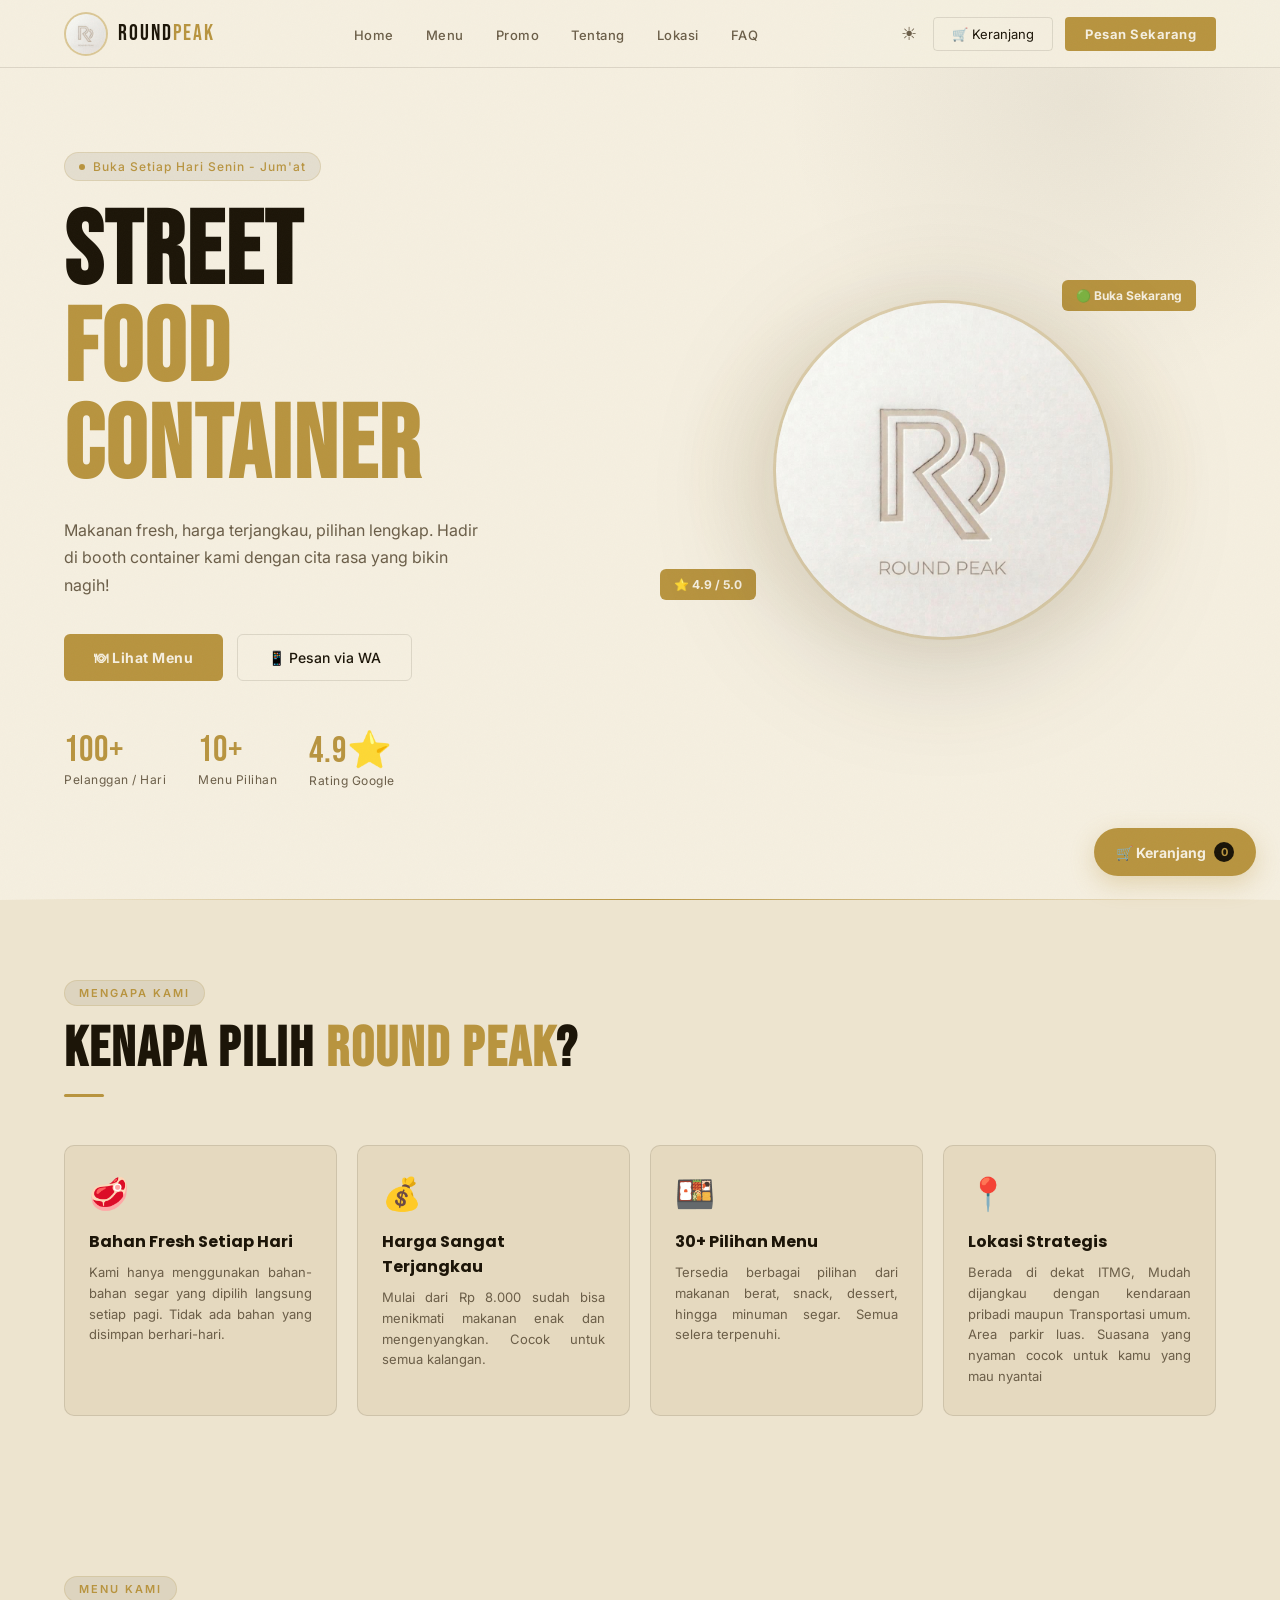
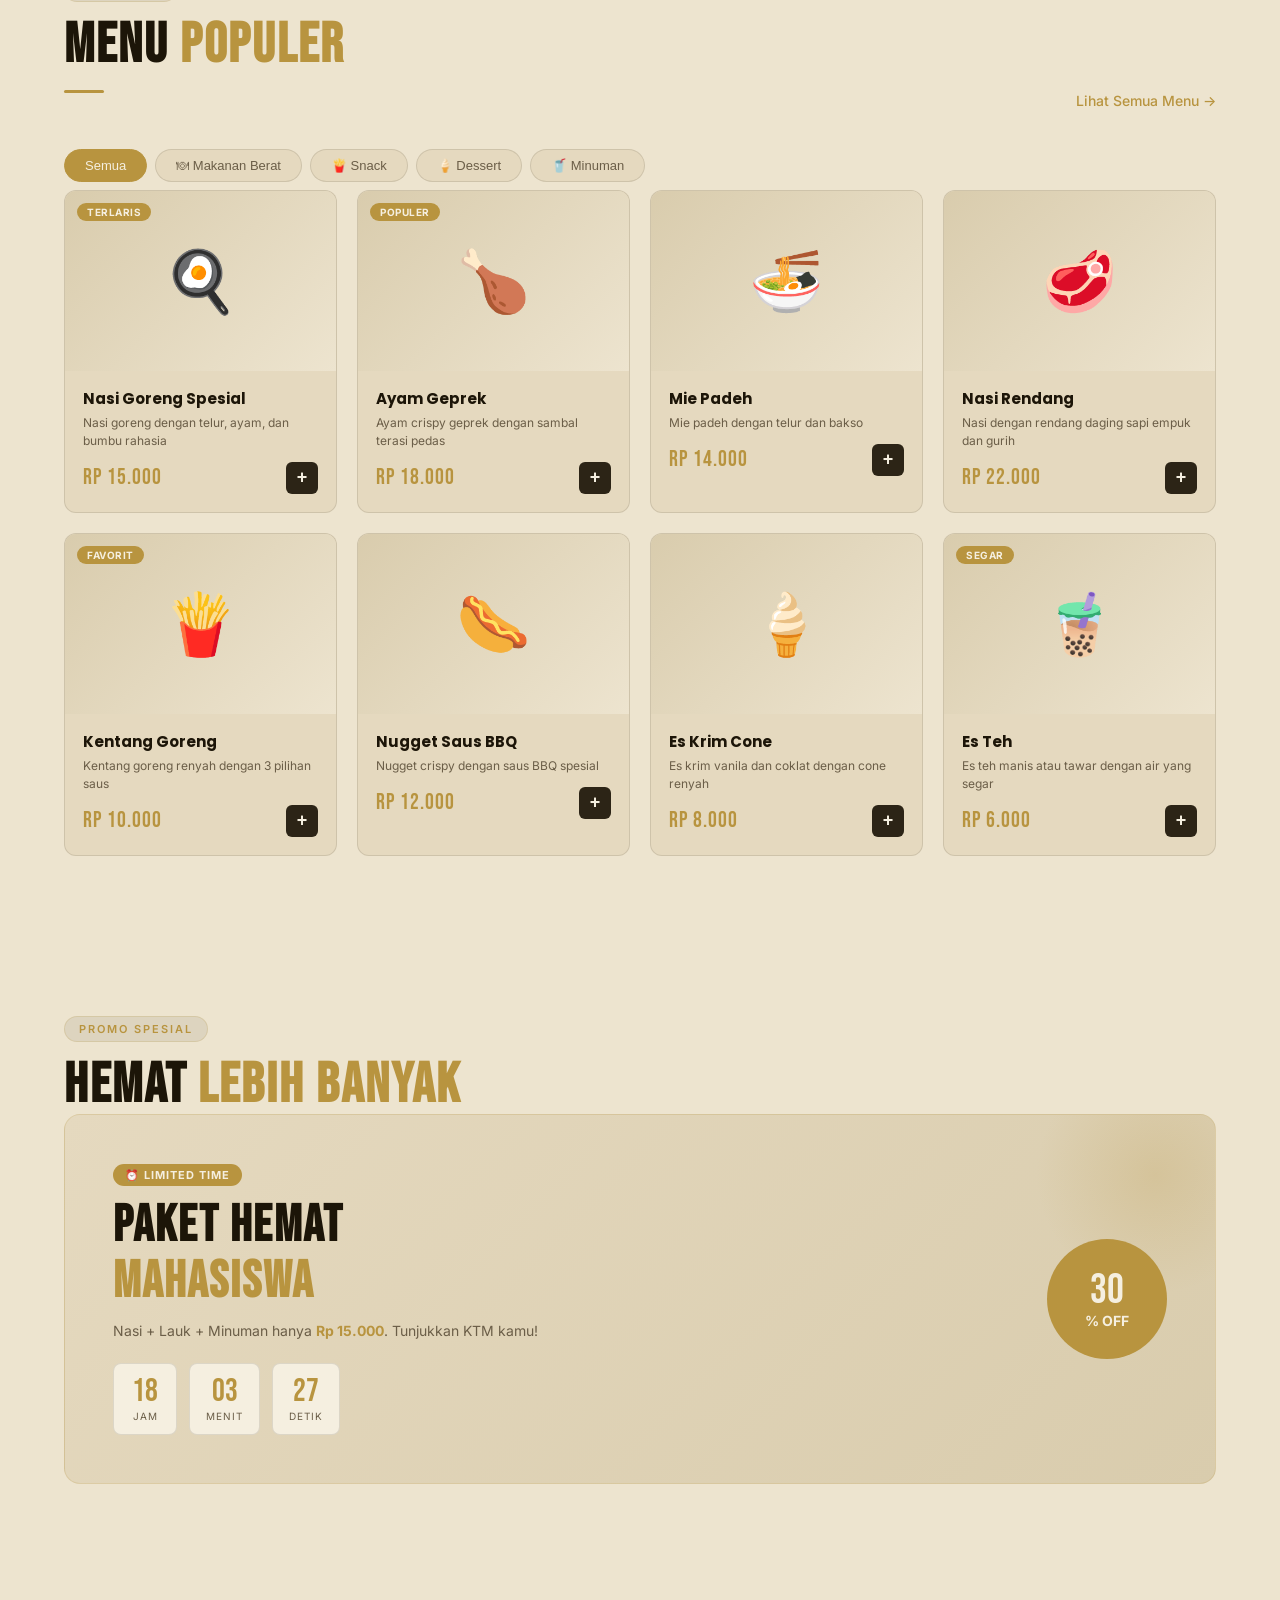
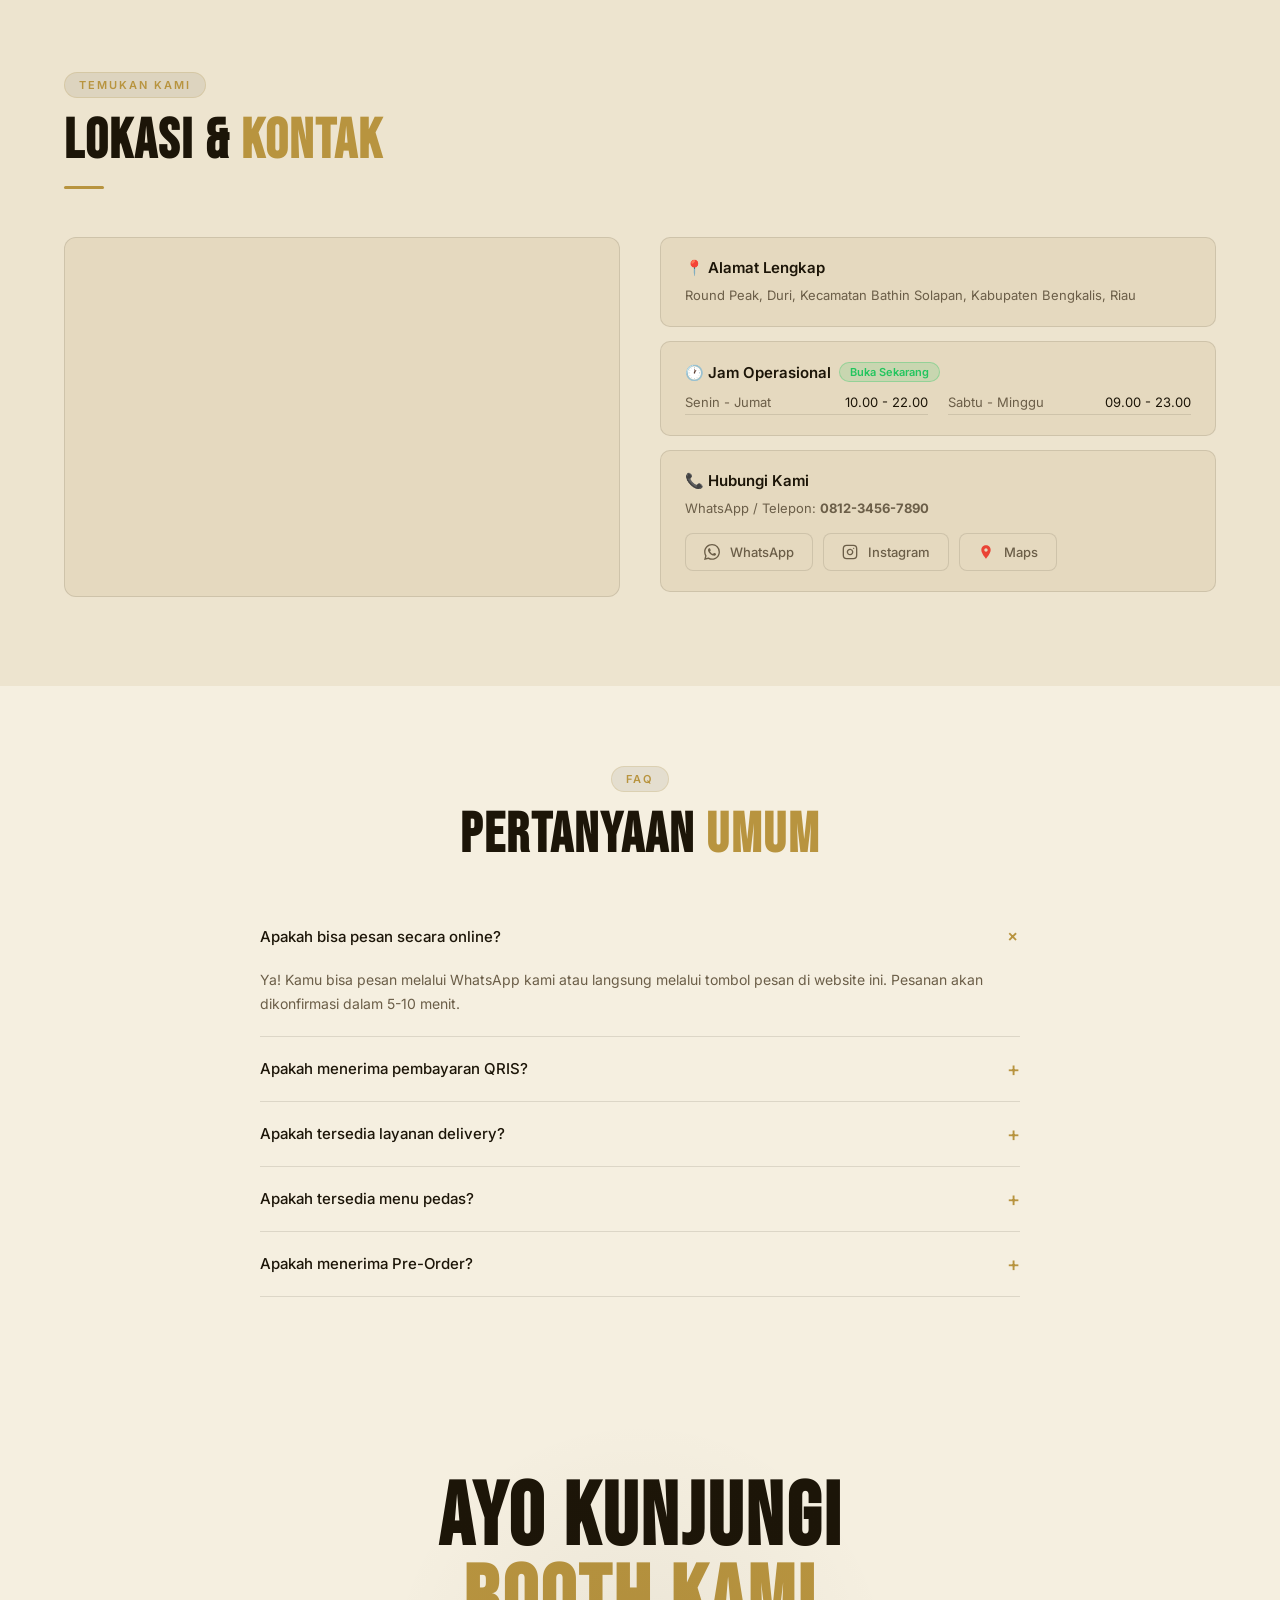
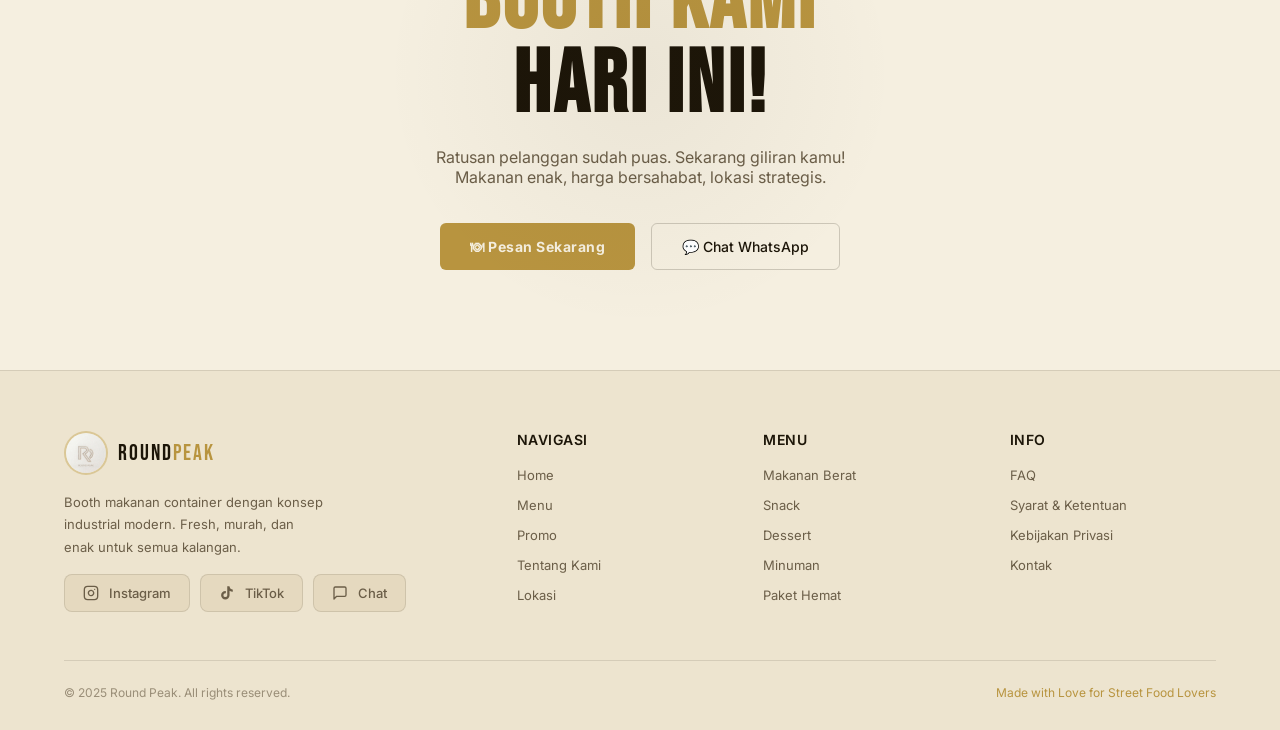
==== round-peak-updated-asli-ini.html @ 049bc969 "Round Peak" ====
<!DOCTYPE html>
<html lang="id">
<head>
<meta charset="UTF-8">
<meta name="viewport" content="width=device-width, initial-scale=1.0">
<title>Round Peak — Street Food Container | Makanan Fresh, Harga Terjangkau</title>
<meta name="description" content="Round Peak booth makanan container. Makanan fresh, harga terjangkau, banyak pilihan menu. Kunjungi kami sekarang!">
<link rel="preconnect" href="https://fonts.googleapis.com">
<link href="https://fonts.googleapis.com/css2?family=Poppins:wght@400;600;700;900&family=Inter:wght@300;400;500&family=Bebas+Neue&display=swap" rel="stylesheet">
<style>
:root {
  --black: #f5efe0;
  --dark: #ede4cf;
  --dark2: #e5d9bf;
  --dark3: #d9ccad;
  --orange: #2c2416;
  --orange2: #4a3d28;
  --orange-dim: rgba(44,36,22,0.08);
  --white: #1c1508;
  --gray: #6b5e48;
  --gray2: #9a8e78;
  --border: rgba(44,36,22,0.12);
  --accent: #b8943f;
  --accent2: #d4aa5a;
  --accent-dim: rgba(184,148,63,0.12);
}
*{margin:0;padding:0;box-sizing:border-box}
html{scroll-behavior:smooth}
body{background:var(--black);color:var(--white);font-family:'Inter',sans-serif;overflow-x:hidden}
body.light{--black:#0f0e0c;--dark:#1a1814;--dark2:#252219;--dark3:#2e2a20;--white:#f2ead8;--border:rgba(201,169,110,0.1);--gray:#9a9080;--gray2:#6a6055}

/* SCROLLBAR */
::-webkit-scrollbar{width:4px}
::-webkit-scrollbar-track{background:var(--dark)}
::-webkit-scrollbar-thumb{background:var(--orange);border-radius:2px;opacity:.7}

/* NOISE TEXTURE */
body::before{content:'';position:fixed;inset:0;opacity:.025;pointer-events:none;z-index:9999;
  background-image:url("data:image/svg+xml,%3Csvg viewBox='0 0 256 256' xmlns='http://www.w3.org/2000/svg'%3E%3Cfilter id='n'%3E%3CfeTurbulence type='fractalNoise' baseFrequency='0.9' numOctaves='4' stitchTiles='stitch'/%3E%3C/filter%3E%3Crect width='100%25' height='100%25' filter='url(%23n)'/%3E%3C/svg%3E");
  background-size:256px}

/* ======== NAVBAR ======== */
nav{position:fixed;top:0;left:0;right:0;z-index:100;padding:0 5%;height:68px;display:flex;align-items:center;justify-content:space-between;border-bottom:1px solid var(--border);backdrop-filter:blur(20px);background:rgba(245,239,224,0.92);transition:.3s}
.logo{display:flex;align-items:center;gap:10px}
.logo-icon{width:44px;height:44px;background:#f0e8d0;border-radius:50%;display:flex;align-items:center;justify-content:center;flex-shrink:0;overflow:hidden;border:2px solid rgba(184,148,63,0.4)}
.logo-text{font-family:'Bebas Neue';font-size:22px;letter-spacing:2px;color:var(--white)}
.logo-text span{color:var(--accent)}
.nav-links{display:flex;gap:32px;list-style:none}
.nav-links a{color:var(--gray);font-size:13px;text-decoration:none;letter-spacing:.5px;transition:.2s;font-weight:500}
.nav-links a:hover{color:var(--accent)}
.nav-actions{display:flex;gap:12px;align-items:center}
.btn-ghost{background:none;border:1px solid var(--border);color:var(--white);padding:8px 18px;border-radius:4px;font-size:13px;cursor:pointer;transition:.2s;font-family:'Inter'}
.btn-ghost:hover{border-color:var(--accent);color:var(--accent)}
.btn-order{background:var(--accent);color:#f5efe0;padding:9px 20px;border-radius:4px;font-size:13px;font-weight:700;cursor:pointer;border:none;letter-spacing:.5px;transition:.2s;font-family:'Inter'}
.btn-order:hover{background:var(--accent2);transform:translateY(-1px)}
.toggle-dark{background:none;border:none;color:var(--gray);cursor:pointer;font-size:18px;padding:4px}
.hamburger{display:none;background:none;border:none;color:var(--white);cursor:pointer;font-size:22px}

/* ======== HERO ======== */
.hero{min-height:100vh;padding:100px 5% 60px;display:grid;grid-template-columns:1fr 1fr;gap:60px;align-items:center;position:relative;overflow:hidden}
.hero::before{content:'';position:absolute;top:-200px;right:-100px;width:600px;height:600px;background:radial-gradient(circle,rgba(44,36,22,.06) 0%,transparent 70%);pointer-events:none}
.hero::after{content:'';position:absolute;bottom:0;left:0;right:0;height:1px;background:linear-gradient(90deg,transparent,var(--accent),transparent)}
.hero-eyebrow{display:inline-flex;align-items:center;gap:8px;background:var(--orange-dim);border:1px solid rgba(184,148,63,.2);padding:6px 14px;border-radius:100px;font-size:12px;color:var(--accent);letter-spacing:1px;font-weight:500;margin-bottom:24px;animation:fadeUp .8s .1s both}
.hero-eyebrow::before{content:'';width:6px;height:6px;background:var(--accent);border-radius:50%;animation:pulse 1.5s infinite}
@keyframes pulse{0%,100%{opacity:1;transform:scale(1)}50%{opacity:.5;transform:scale(1.3)}}
.hero h1{font-family:'Bebas Neue';font-size:clamp(64px,8vw,110px);line-height:.95;letter-spacing:2px;animation:fadeUp .8s .2s both}
.hero h1 .accent{color:var(--accent);display:block}
.hero-sub{font-size:16px;color:var(--gray);line-height:1.7;margin:20px 0 36px;max-width:420px;animation:fadeUp .8s .3s both}
.hero-btns{display:flex;gap:14px;animation:fadeUp .8s .4s both}
.btn-primary{background:var(--accent);color:#f5efe0;padding:14px 30px;border-radius:6px;font-weight:700;font-size:14px;cursor:pointer;border:none;letter-spacing:.5px;transition:.3s;font-family:'Inter';display:flex;align-items:center;gap:8px}
.btn-primary:hover{background:var(--accent2);transform:translateY(-2px);box-shadow:0 12px 30px rgba(184,148,63,.2)}
.btn-secondary{background:none;border:1.5px solid var(--border);color:var(--white);padding:14px 30px;border-radius:6px;font-size:14px;cursor:pointer;transition:.3s;font-family:'Inter';font-weight:500}
.btn-secondary:hover{border-color:var(--accent);color:var(--accent)}
.hero-stats{display:flex;gap:32px;margin-top:48px;animation:fadeUp .8s .5s both}
.stat{text-align:left}
.stat-num{font-family:'Bebas Neue';font-size:36px;color:var(--accent);letter-spacing:1px}
.stat-label{font-size:12px;color:var(--gray);letter-spacing:.5px}
.hero-visual{position:relative;animation:fadeRight .9s .3s both}
.hero-container-box{background:var(--dark2);border:1px solid var(--border);border-radius:12px;overflow:hidden;aspect-ratio:4/3;display:flex;flex-direction:column;position:relative}
.container-img-placeholder{flex:1;background:linear-gradient(135deg,var(--dark3) 0%,var(--dark2) 100%);display:flex;align-items:center;justify-content:center;font-size:80px;position:relative;overflow:hidden}
.container-img-placeholder::before{content:'';position:absolute;inset:0;background:linear-gradient(180deg,transparent 40%,rgba(0,0,0,.8))}
.container-label{position:absolute;bottom:0;left:0;right:0;padding:20px;background:linear-gradient(transparent,rgba(0,0,0,.9))}
.container-label h3{font-family:'Bebas Neue';font-size:28px;letter-spacing:2px}
.container-label p{font-size:12px;color:var(--gray);margin-top:2px}
.floating-badge{position:absolute;background:var(--accent);color:#f5efe0;padding:8px 14px;border-radius:6px;font-size:12px;font-weight:700;animation:float 3s ease-in-out infinite}
.badge-open{top:20px;right:20px;animation-delay:0s}
.badge-rating{bottom:80px;left:-10px;animation-delay:1.5s}
@keyframes float{0%,100%{transform:translateY(0)}50%{transform:translateY(-8px)}}
@keyframes fadeUp{from{opacity:0;transform:translateY(30px)}to{opacity:1;transform:translateY(0)}}
@keyframes fadeRight{from{opacity:0;transform:translateX(40px)}to{opacity:1;transform:translateX(0)}}


/* HERO LOGO DISPLAY */
.hero-logo-display{display:flex;align-items:center;justify-content:center;position:relative;padding:40px}
.hero-logo-display::before{content:'';position:absolute;inset:0;background:radial-gradient(ellipse at center, rgba(184,148,63,.15) 0%, transparent 70%);border-radius:24px}
.hero-logo-img{width:340px;height:340px;object-fit:cover;border-radius:50%;filter:drop-shadow(0 20px 60px rgba(44,36,22,.2));animation:float 4s ease-in-out infinite;position:relative;z-index:1;border:3px solid rgba(184,148,63,0.25)}

/* ======== SECTION COMMON ======== */
section{padding:80px 5%}
.section-tag{display:inline-block;background:var(--orange-dim);color:var(--accent);font-size:11px;letter-spacing:2px;padding:5px 14px;border-radius:100px;border:1px solid rgba(184,148,63,.2);margin-bottom:16px;font-weight:600}
.section-title{font-family:'Bebas Neue';font-size:clamp(36px,5vw,56px);letter-spacing:2px;line-height:1}
.section-title span{color:var(--accent)}
.section-sub{color:var(--gray);font-size:15px;line-height:1.7;margin-top:12px;max-width:500px}
.divider{width:40px;height:3px;background:var(--accent);margin:16px 0;border-radius:2px}

/* ======== KEUNGGULAN ======== */
.keunggulan{background:var(--dark)}
.keunggulan-grid{display:grid;grid-template-columns:repeat(4,1fr);gap:20px;margin-top:48px}
.keunggulan-card{background:var(--dark2);border:1px solid var(--border);border-radius:10px;padding:28px 24px;transition:.3s;cursor:default;position:relative;overflow:hidden}
.keunggulan-card::before{content:'';position:absolute;inset:0;background:linear-gradient(135deg,var(--orange-dim),transparent);opacity:0;transition:.3s}
.keunggulan-card:hover{border-color:rgba(184,148,63,.2);transform:translateY(-4px)}
.keunggulan-card:hover::before{opacity:1}
.keunggulan-icon{font-size:32px;margin-bottom:16px}
.keunggulan-card h3{font-family:'Poppins';font-weight:700;font-size:16px;margin-bottom:8px}
.keunggulan-card p{font-size:13px;color:var(--gray);line-height:1.6;text-align:justify}

/* ======== MENU ======== */
.menu-section{background:var(--dark)}
.menu-header{display:flex;justify-content:space-between;align-items:flex-end;margin-bottom:40px;flex-wrap:wrap;gap:16px}
.menu-tabs{display:flex;gap:8px;flex-wrap:wrap;margin-top:24px}
.tab{background:var(--dark2);border:1px solid var(--border);color:var(--gray);padding:8px 20px;border-radius:100px;font-size:13px;cursor:pointer;transition:.2s;font-weight:500}
.tab.active,.tab:hover{background:var(--accent);color:#f5efe0;border-color:var(--accent)}
.menu-grid{display:grid;grid-template-columns:repeat(auto-fill,minmax(260px,1fr));gap:20px;margin-top:8px}
.menu-card{background:var(--dark2);border:1px solid var(--border);border-radius:12px;overflow:hidden;transition:.3s;cursor:pointer}
.menu-card:hover{border-color:rgba(184,148,63,.2);transform:translateY(-4px);box-shadow:0 20px 40px rgba(0, 0, 0, 0.4)}
.menu-img{height:180px;background:linear-gradient(135deg,var(--dark3),var(--dark));display:flex;align-items:center;justify-content:center;font-size:60px;position:relative;overflow:hidden}
.menu-badge{position:absolute;top:12px;left:12px;background:var(--accent);color:#f5efe0;font-size:10px;font-weight:700;padding:3px 10px;border-radius:100px;letter-spacing:.5px}
.menu-body{padding:16px 18px 18px}
.menu-name{font-family:'Poppins';font-weight:700;font-size:15px;margin-bottom:4px}
.menu-desc{font-size:12px;color:var(--gray);line-height:1.5;margin-bottom:12px}
.menu-footer{display:flex;justify-content:space-between;align-items:center}
.menu-price{font-family:'Bebas Neue';font-size:22px;color:var(--accent);letter-spacing:1px}
.btn-add{background:var(--orange);border:none;color:#f5efe0;width:32px;height:32px;border-radius:6px;font-size:18px;cursor:pointer;transition:.2s;display:flex;align-items:center;justify-content:center;font-weight:700}
.btn-add:hover{background:var(--accent2);transform:scale(1.1)}

/* ======== PROMO ======== */
.promo-section{background:var(--dark)}
.promo-banner{background:linear-gradient(135deg,var(--dark2) 0%,var(--dark3) 100%);border:1px solid rgba(184,148,63,.2);border-radius:16px;padding:48px;display:grid;grid-template-columns:1fr auto;gap:40px;align-items:center;position:relative;overflow:hidden;margin-bottom:28px}
.promo-banner::before{content:'';position:absolute;right:-60px;top:-60px;width:240px;height:240px;background:radial-gradient(circle,rgba(184,148,63,.2),transparent 70%)}
.promo-label{display:inline-block;background:var(--accent);color:#f5efe0;font-size:11px;font-weight:700;padding:4px 12px;border-radius:100px;letter-spacing:1px;margin-bottom:12px}
.promo-banner h2{font-family:'Bebas Neue';font-size:clamp(36px,4vw,52px);letter-spacing:2px;line-height:1.1;margin-bottom:12px}
.promo-banner h2 span{color:var(--accent)}
.promo-banner p{color:var(--gray);font-size:14px;margin-bottom:24px}
.countdown{display:flex;gap:12px}
.count-box{background:var(--black);border:1px solid var(--border);border-radius:8px;padding:12px 16px;text-align:center;min-width:64px}
.count-num{font-family:'Bebas Neue';font-size:32px;color:var(--accent);line-height:1;display:block}
.count-label{font-size:10px;color:var(--gray);letter-spacing:1px;margin-top:2px;display:block}
.promo-discount{text-align:center}
.disc-circle{width:120px;height:120px;background:var(--accent);border-radius:50%;display:flex;flex-direction:column;align-items:center;justify-content:center;position:relative}
.disc-num{font-family:'Bebas Neue';font-size:42px;color:#f5efe0;line-height:1}
.disc-off{font-size:14px;font-weight:700;color:#f5efe0}

/* ======== TESTIMONI ======== */
.testi-grid{display:grid;grid-template-columns:repeat(3,1fr);gap:20px;margin-top:40px}
.testi-card{background:var(--dark2);border:1px solid var(--border);border-radius:12px;padding:24px;transition:.3s}
.testi-card:hover{border-color:rgba(184,148,63,.2)}
.stars{color:var(--accent);font-size:16px;margin-bottom:12px;letter-spacing:2px}
.testi-text{font-size:14px;color:var(--gray);line-height:1.7;font-style:italic;margin-bottom:20px}
.testi-author{display:flex;align-items:center;gap:12px}
.testi-avatar{width:42px;height:42px;background:var(--accent-dim);border:1.5px solid var(--accent);border-radius:50%;display:flex;align-items:center;justify-content:center;font-size:18px;flex-shrink:0}
.testi-name{font-weight:600;font-size:14px}
.testi-role{font-size:12px;color:var(--gray)}

/* ======== LOKASI ======== */
.lokasi-section{background:var(--dark)}
.lokasi-wrap{display:grid;grid-template-columns:1fr 1fr;gap:40px;align-items:start;margin-top:48px}
.map-placeholder{background:var(--dark2);border:1px solid var(--border);border-radius:12px;height:360px;display:flex;align-items:center;justify-content:center;flex-direction:column;gap:12px;font-size:40px;overflow:hidden;position:relative}
.map-placeholder p{font-size:13px;color:var(--gray)}
.map-grid{width:100%;height:100%;background:var(--dark3);position:relative;overflow:hidden}
.map-grid::before{content:'';position:absolute;inset:0;background-image:linear-gradient(var(--border) 1px,transparent 1px),linear-gradient(90deg,var(--border) 1px,transparent 1px);background-size:40px 40px}
.map-pin{position:absolute;top:50%;left:50%;transform:translate(-50%,-100%);font-size:36px;animation:float 2s ease-in-out infinite;filter:drop-shadow(0 4px 8px rgba(184,148,63,.3))}
.map-pulse{position:absolute;top:50%;left:50%;transform:translate(-50%,-50%);width:60px;height:60px;background:rgba(184,148,63,.2);border-radius:50%;animation:ripple 2s ease-out infinite}
@keyframes ripple{0%{transform:translate(-50%,-50%) scale(0);opacity:1}100%{transform:translate(-50%,-50%) scale(3);opacity:0}}
.info-card{background:var(--dark2);border:1px solid var(--border);border-radius:10px;padding:20px 24px;margin-bottom:14px}
.info-card h4{font-weight:600;font-size:15px;margin-bottom:8px;display:flex;align-items:center;gap:8px}
.info-card p{font-size:13px;color:var(--gray);line-height:1.6}
.jam-grid{display:grid;grid-template-columns:1fr 1fr;gap:4px 20px;margin-top:8px}
.jam-item{display:flex;justify-content:space-between;font-size:13px;color:var(--gray);padding:4px 0;border-bottom:1px solid var(--border)}
.jam-item span:last-child{color:var(--white)}
.open-badge{background:rgba(34,197,94,.15);color:#22c55e;font-size:11px;padding:2px 10px;border-radius:100px;font-weight:600;border:1px solid rgba(34,197,94,.3)}
.social-row{display:flex;gap:10px;margin-top:14px}
.social-btn{background:var(--dark2);border:1px solid var(--border);color:var(--gray);padding:10px 18px;border-radius:8px;font-size:13px;cursor:pointer;transition:.2s;display:flex;align-items:center;gap:6px;font-weight:500;text-decoration:none}
.social-btn:hover{border-color:var(--accent);color:var(--accent)}

/* ======== FAQ ======== */
.faq-grid{max-width:760px;margin:40px auto 0}
.faq-item{border-bottom:1px solid var(--border)}
.faq-q{display:flex;justify-content:space-between;align-items:center;padding:20px 0;cursor:pointer;font-weight:500;font-size:15px;transition:.2s;gap:16px}
.faq-q:hover{color:var(--accent)}
.faq-icon{color:var(--accent);font-size:20px;transition:.3s;flex-shrink:0}
.faq-a{font-size:14px;color:var(--gray);line-height:1.7;padding-bottom:20px;display:none}
.faq-item.open .faq-a{display:block}
.faq-item.open .faq-icon{transform:rotate(45deg)}

/* ======== CTA ======== */
.cta-section{text-align:center;padding:100px 5%;position:relative;overflow:hidden}
.cta-section::before{content:'';position:absolute;top:50%;left:50%;transform:translate(-50%,-50%);width:600px;height:600px;background:radial-gradient(circle,rgba(44,36,22,.05),transparent 60%);pointer-events:none}
.cta-section h2{font-family:'Bebas Neue';font-size:clamp(48px,7vw,88px);letter-spacing:3px;line-height:.95;margin-bottom:20px}
.cta-section h2 span{color:var(--accent)}
.cta-section p{color:var(--gray);font-size:16px;margin-bottom:36px}

/* ======== FOOTER ======== */
footer{background:var(--dark);border-top:1px solid var(--border);padding:60px 5% 30px}
.footer-grid{display:grid;grid-template-columns:2fr 1fr 1fr 1fr;gap:40px;margin-bottom:48px}
.footer-brand .logo{margin-bottom:16px}
.footer-brand p{font-size:13px;color:var(--gray);line-height:1.7;max-width:260px}
.footer-col h4{font-weight:600;font-size:14px;margin-bottom:16px;letter-spacing:.5px}
.footer-col ul{list-style:none;display:flex;flex-direction:column;gap:10px}
.footer-col a{color:var(--gray);font-size:13px;text-decoration:none;transition:.2s}
.footer-col a:hover{color:var(--accent)}
.footer-bottom{display:flex;justify-content:space-between;align-items:center;padding-top:24px;border-top:1px solid var(--border);font-size:12px;color:var(--gray2);flex-wrap:gap}

/* ======== STICKY ORDER ======== */
.sticky-order{position:fixed;bottom:24px;right:24px;z-index:99;background:var(--accent);color:#f5efe0;border:none;padding:14px 22px;border-radius:100px;font-weight:700;font-size:14px;cursor:pointer;box-shadow:0 8px 24px rgba(184,148,63,.3);transition:.3s;display:flex;align-items:center;gap:8px;font-family:'Inter'}
.sticky-order:hover{background:var(--accent2);transform:translateY(-3px);box-shadow:0 12px 32px rgba(184,148,63,.3)}
.cart-count{background:#1a1408;color:var(--accent);width:20px;height:20px;border-radius:50%;font-size:11px;display:flex;align-items:center;justify-content:center;font-weight:700}

/* ======== CART DRAWER ======== */
.cart-overlay{position:fixed;inset:0;background:rgba(0,0,0,.7);z-index:200;opacity:0;pointer-events:none;transition:.3s;backdrop-filter:blur(4px)}
.cart-overlay.open{opacity:1;pointer-events:all}
.cart-drawer{position:fixed;right:0;top:0;bottom:0;width:380px;background:var(--dark);border-left:1px solid var(--border);z-index:201;transform:translateX(100%);transition:.4s cubic-bezier(.4,0,.2,1);padding:24px;overflow-y:auto;display:flex;flex-direction:column;gap:16px}
.cart-drawer.open{transform:none}
.cart-header{display:flex;justify-content:space-between;align-items:center}
.cart-header h3{font-family:'Poppins';font-weight:700;font-size:18px}
.close-cart{background:none;border:none;color:var(--gray);font-size:24px;cursor:pointer;line-height:1}
.close-cart:hover{color:var(--white)}
.cart-empty{text-align:center;padding:60px 0;color:var(--gray)}
.cart-empty-icon{font-size:48px;margin-bottom:12px}
.cart-item{display:flex;gap:12px;align-items:center;background:var(--dark2);border-radius:8px;padding:12px}
.cart-item-img{font-size:28px;width:48px;height:48px;background:var(--dark3);border-radius:6px;display:flex;align-items:center;justify-content:center;flex-shrink:0}
.cart-item-name{font-weight:600;font-size:14px}
.cart-item-price{font-size:13px;color:var(--accent)}
.cart-item-qty{display:flex;align-items:center;gap:8px;margin-top:6px}
.qty-btn{background:var(--dark3);border:none;color:var(--white);width:24px;height:24px;border-radius:4px;cursor:pointer;font-size:14px;display:flex;align-items:center;justify-content:center}
.qty-num{font-size:13px;min-width:20px;text-align:center}
.cart-total{border-top:1px solid var(--border);padding-top:16px;display:flex;justify-content:space-between;align-items:center}
.total-label{font-size:14px;color:var(--gray)}
.total-price{font-family:'Bebas Neue';font-size:28px;color:var(--accent)}
.btn-checkout{background:var(--accent);color:#f5efe0;border:none;width:100%;padding:14px;border-radius:8px;font-weight:700;font-size:14px;cursor:pointer;letter-spacing:.5px;font-family:'Inter';transition:.2s}
.btn-checkout:hover{background:var(--accent2)}

/* SCROLL REVEAL */
.reveal{opacity:0;transform:translateY(30px);transition:.8s cubic-bezier(.4,0,.2,1)}
.reveal.visible{opacity:1;transform:none}

/* RESPONSIVE */
@media(max-width:900px){
  .hero{grid-template-columns:1fr;padding-top:120px}
  .hero-visual{order:-1}
  .keunggulan-grid{grid-template-columns:repeat(2,1fr)}
  .testi-grid{grid-template-columns:repeat(2,1fr)}
  .lokasi-wrap{grid-template-columns:1fr}
  .footer-grid{grid-template-columns:1fr 1fr}
  .promo-banner{grid-template-columns:1fr}
}
@media(max-width:640px){
  .nav-links{display:none}
  .hamburger{display:block}
  .keunggulan-grid{grid-template-columns:1fr}
  .testi-grid{grid-template-columns:1fr}
  .hero h1{font-size:58px}
  .hero-stats{gap:20px}
  .footer-grid{grid-template-columns:1fr}
  .cart-drawer{width:100%}
  .promo-banner{padding:28px}
}
</style>
</head>
<body>

<!-- NAVBAR -->
<nav id="navbar">
  <div class="logo">
    <div class="logo-icon"><img src="[data-uri]" alt="Round Peak Logo" style="width:100%;height:100%;object-fit:cover;border-radius:50%;background:#f0e8d0;padding:0"></div>
    <div class="logo-text">Round<span>Peak</span></div>
  </div>
  <ul class="nav-links">
    <li><a href="#hero">Home</a></li>
    <li><a href="#menu">Menu</a></li>
    <li><a href="#promo">Promo</a></li>
    <li><a href="#tentang">Tentang</a></li>
    <li><a href="#lokasi">Lokasi</a></li>
    <li><a href="#faq">FAQ</a></li>
  </ul>
  <div class="nav-actions">
    <button class="toggle-dark" onclick="toggleDark()" title="Toggle mode">☀</button>
    <button class="btn-ghost" onclick="openCart()">🛒 Keranjang <span id="nav-count" style="color:var(--accent)"></span></button>
    <button class="btn-order" onclick="document.getElementById('menu').scrollIntoView({behavior:'smooth'})">Pesan Sekarang</button>
    <button class="hamburger" onclick="toggleMenu()">☰</button>
  </div>
</nav>

<!-- HERO -->
<section class="hero" id="hero">
  <div class="hero-content">
    <div class="hero-eyebrow">Buka Setiap Hari Senin - Jum'at</div>
    <h1>Street<br><span class="accent">Food<span class="accent">Container</span></span></h1>
    <p class="hero-sub">Makanan fresh, harga terjangkau, pilihan lengkap. Hadir di booth container kami dengan cita rasa yang bikin nagih!</p>
    <div class="hero-btns">
      <button class="btn-primary" onclick="document.getElementById('menu').scrollIntoView({behavior:'smooth'})">🍽 Lihat Menu</button>
      <button class="btn-secondary" onclick="window.open('https://wa.me/6281234567890','_blank')">📱 Pesan via WA</button>
    </div>
    <div class="hero-stats">
      <div class="stat">
        <div class="stat-num">100+</div>
        <div class="stat-label">Pelanggan / Hari</div>
      </div>
      <div class="stat">
        <div class="stat-num">10+</div>
        <div class="stat-label">Menu Pilihan</div>
      </div>
      <div class="stat">
        <div class="stat-num">4.9⭐</div>
        <div class="stat-label">Rating Google</div>
      </div>
    </div>
  </div>
  <div class="hero-visual">
    <div class="hero-logo-display">
      <img src="[data-uri]" alt="Round Peak Logo" class="hero-logo-img">
    </div>
    <div class="floating-badge badge-open">🟢 Buka Sekarang</div>
    <div class="floating-badge badge-rating">⭐ 4.9 / 5.0</div>
  </div>
</section>

<!-- KEUNGGULAN -->
<section class="keunggulan" id="tentang">
  <div class="reveal">
    <div class="section-tag">MENGAPA KAMI</div>
    <h2 class="section-title">Kenapa Pilih <span>Round Peak</span>?</h2>
    <div class="divider"></div>
  </div>
  <div class="keunggulan-grid reveal">
    <div class="keunggulan-card">
      <div class="keunggulan-icon">🥩</div>
      <h3>Bahan Fresh Setiap Hari</h3>
      <p>Kami hanya menggunakan bahan-bahan segar yang dipilih langsung setiap pagi. Tidak ada bahan yang disimpan berhari-hari.</p>
    </div>
    <div class="keunggulan-card">
      <div class="keunggulan-icon">💰</div>
      <h3>Harga Sangat Terjangkau</h3>
      <p>Mulai dari Rp 8.000 sudah bisa menikmati makanan enak dan mengenyangkan. Cocok untuk semua kalangan.</p>
    </div>
    <div class="keunggulan-card">
      <div class="keunggulan-icon">🍱</div>
      <h3>30+ Pilihan Menu</h3>
      <p>Tersedia berbagai pilihan dari makanan berat, snack, dessert, hingga minuman segar. Semua selera terpenuhi.</p>
    </div>
    <div class="keunggulan-card">
      <div class="keunggulan-icon">📍</div>
      <h3>Lokasi Strategis</h3>
      <p>Berada di dekat ITMG, Mudah dijangkau dengan kendaraan pribadi maupun Transportasi umum. Area parkir luas. Suasana yang nyaman cocok untuk kamu yang mau nyantai</p>
    </div>
  </div>
</section>

<!-- MENU -->
<section class="menu-section" id="menu">
  <div class="menu-header reveal">
    <div>
      <div class="section-tag">MENU KAMI</div>
      <h2 class="section-title">Menu <span>Populer</span></h2>
      <div class="divider"></div>
    </div>
    <a href="#" style="color:var(--accent);font-size:14px;text-decoration:none;font-weight:500">Lihat Semua Menu →</a>
  </div>
  <div class="menu-tabs reveal">
    <button class="tab active" onclick="filterMenu('semua',this)">Semua</button>
    <button class="tab" onclick="filterMenu('berat',this)">🍽 Makanan Berat</button>
    <button class="tab" onclick="filterMenu('snack',this)">🍟 Snack</button>
    <button class="tab" onclick="filterMenu('dessert',this)">🍦 Dessert</button>
    <button class="tab" onclick="filterMenu('minuman',this)">🥤 Minuman</button>
  </div>
  <div class="menu-grid reveal" id="menu-grid"></div>
</section>

<!-- PROMO -->
<section class="promo-section" id="promo">
  <div class="reveal">
    <div class="section-tag">PROMO SPESIAL</div>
    <h2 class="section-title">Hemat <span>Lebih Banyak</span></h2>
  </div>
  <div class="promo-banner reveal">
    <div>
      <span class="promo-label">⏰ LIMITED TIME</span>
      <h2>Paket Hemat<br><span>Mahasiswa</span></h2>
      <p>Nasi + Lauk + Minuman hanya <strong style="color:var(--accent)">Rp 15.000</strong>. Tunjukkan KTM kamu!</p>
      <div class="countdown">
        <div class="count-box"><span class="count-num" id="cd-h">08</span><span class="count-label">JAM</span></div>
        <div class="count-box"><span class="count-num" id="cd-m">32</span><span class="count-label">MENIT</span></div>
        <div class="count-box"><span class="count-num" id="cd-s">45</span><span class="count-label">DETIK</span></div>
      </div>
    </div>
    <div class="promo-discount">
      <div class="disc-circle">
        <span class="disc-num">30</span>
        <span class="disc-off">% OFF</span>
      </div>
    </div>
  </div>
</section>



<!-- LOKASI -->
<section class="lokasi-section" id="lokasi">
  <div class="reveal">
    <div class="section-tag">TEMUKAN KAMI</div>
    <h2 class="section-title">Lokasi & <span>Kontak</span></h2>
    <div class="divider"></div>
  </div>
  <div class="lokasi-wrap">
    <div class="map-placeholder reveal" style="padding:0;overflow:hidden;border-radius:12px;border:1px solid var(--border)">
      <iframe
        src="https://www.google.com/maps/embed?pb=!1m18!1m12!1m3!1d3988.2!2d101.1765789!3d1.2741732!2m3!1f0!2f0!3f0!3m2!1i1024!2i768!4f13.1!3m3!1m2!1s0x31d37b226de82cab%3A0x477292d76f6d93fb!2sRound%20Peak!5e0!3m2!1sid!2sid!4v1700000000000!5m2!1sid!2sid"
        width="100%" height="360" style="border:0;display:block" allowfullscreen="" loading="lazy"
        referrerpolicy="no-referrer-when-downgrade">
      </iframe>
    </div>
    <div class="reveal">
      <div class="info-card">
        <h4>📍 Alamat Lengkap</h4>
        <p>Round Peak, Duri, Kecamatan Bathin Solapan, Kabupaten Bengkalis, Riau</p>
      </div>
      <div class="info-card">
        <h4>🕐 Jam Operasional <span class="open-badge">Buka Sekarang</span></h4>
        <div class="jam-grid">
          <div class="jam-item"><span>Senin - Jumat</span><span>10.00 - 22.00</span></div>
          <div class="jam-item"><span>Sabtu - Minggu</span><span>09.00 - 23.00</span></div>
        </div>
      </div>
      <div class="info-card">
        <h4>📞 Hubungi Kami</h4>
        <p style="margin-bottom:10px">WhatsApp / Telepon: <strong>0812-3456-7890</strong></p>
        <div class="social-row">
          <a class="social-btn" href="https://wa.me/6281234567890" target="_blank"><svg xmlns="http://www.w3.org/2000/svg" width="16" height="16" viewBox="0 0 24 24" fill="currentColor" style="margin-right:4px"><path d="M17.472 14.382c-.297-.149-1.758-.867-2.03-.967-.273-.099-.471-.148-.67.15-.197.297-.767.966-.94 1.164-.173.199-.347.223-.644.075-.297-.15-1.255-.463-2.39-1.475-.883-.788-1.48-1.761-1.653-2.059-.173-.297-.018-.458.13-.606.134-.133.298-.347.446-.52.149-.174.198-.298.298-.497.099-.198.05-.371-.025-.52-.075-.149-.669-1.612-.916-2.207-.242-.579-.487-.5-.669-.51-.173-.008-.371-.01-.57-.01-.198 0-.52.074-.792.372-.272.297-1.04 1.016-1.04 2.479 0 1.462 1.065 2.875 1.213 3.074.149.198 2.096 3.2 5.077 4.487.709.306 1.262.489 1.694.625.712.227 1.36.195 1.871.118.571-.085 1.758-.719 2.006-1.413.248-.694.248-1.289.173-1.413-.074-.124-.272-.198-.57-.347m-5.421 7.403h-.004a9.87 9.87 0 0 1-5.031-1.378l-.361-.214-3.741.982.998-3.648-.235-.374a9.86 9.86 0 0 1-1.51-5.26c.001-5.45 4.436-9.884 9.888-9.884 2.64 0 5.122 1.03 6.988 2.898a9.825 9.825 0 0 1 2.893 6.994c-.003 5.45-4.437 9.884-9.885 9.884m8.413-18.297A11.815 11.815 0 0 0 12.05 0C5.495 0 .16 5.335.157 11.892c0 2.096.547 4.142 1.588 5.945L.057 24l6.305-1.654a11.882 11.882 0 0 0 5.683 1.448h.005c6.554 0 11.89-5.335 11.893-11.893a11.821 11.821 0 0 0-3.48-8.413Z"/></svg> WhatsApp</a>
          <a class="social-btn" href="https://www.instagram.com/rpeak_?igsh=MXV2ZXh4NDZ6bmdycA==" target="_blank"><svg xmlns="http://www.w3.org/2000/svg" width="16" height="16" viewBox="0 0 24 24" fill="none" stroke="currentColor" stroke-width="2" stroke-linecap="round" stroke-linejoin="round" style="margin-right:4px"><rect x="2" y="2" width="20" height="20" rx="5" ry="5"/><path d="M16 11.37A4 4 0 1 1 12.63 8 4 4 0 0 1 16 11.37z"/><line x1="17.5" y1="6.5" x2="17.51" y2="6.5"/></svg> Instagram</a>
          <a class="social-btn" href="https://maps.app.goo.gl/rHAc5KYBmUtKmPzJ8" target="_blank"><svg xmlns="http://www.w3.org/2000/svg" width="16" height="16" viewBox="0 0 24 24" style="margin-right:4px;flex-shrink:0"><path d="M12 2C8.13 2 5 5.13 5 9c0 5.25 7 13 7 13s7-7.75 7-13c0-3.87-3.13-7-7-7zm0 9.5c-1.38 0-2.5-1.12-2.5-2.5s1.12-2.5 2.5-2.5 2.5 1.12 2.5 2.5-1.12 2.5-2.5 2.5z" fill="#EA4335"/></svg> Maps</a>
        </div>
      </div>
    </div>
  </div>
</section>

<!-- FAQ -->
<section id="faq">
  <div class="reveal" style="text-align:center;margin-bottom:0">
    <div class="section-tag">FAQ</div>
    <h2 class="section-title">Pertanyaan <span>Umum</span></h2>
  </div>
  <div class="faq-grid reveal">
    <div class="faq-item open">
      <div class="faq-q" onclick="toggleFaq(this)">Apakah bisa pesan secara online? <span class="faq-icon">+</span></div>
      <div class="faq-a">Ya! Kamu bisa pesan melalui WhatsApp kami atau langsung melalui tombol pesan di website ini. Pesanan akan dikonfirmasi dalam 5-10 menit.</div>
    </div>
    <div class="faq-item">
      <div class="faq-q" onclick="toggleFaq(this)">Apakah menerima pembayaran QRIS? <span class="faq-icon">+</span></div>
      <div class="faq-a">Tentu! Kami menerima pembayaran QRIS, transfer bank, dan tunai. Kami juga menerima GoPay, OVO, dan Dana.</div>
    </div>
    <div class="faq-item">
      <div class="faq-q" onclick="toggleFaq(this)">Apakah tersedia layanan delivery? <span class="faq-icon">+</span></div>
      <div class="faq-a">Kami melayani delivery melalui GoFood dan GrabFood. Atau kamu juga bisa pesan lewat WhatsApp untuk area terdekat dengan radius 3km.</div>
    </div>
    <div class="faq-item">
      <div class="faq-q" onclick="toggleFaq(this)">Apakah tersedia menu pedas? <span class="faq-icon">+</span></div>
      <div class="faq-a">Ada! Kami menyediakan level pedas 1-5. Bisa request sesuai selera saat memesan. Default menu kami adalah level pedas sedang (level 2).</div>
    </div>
    <div class="faq-item">
      <div class="faq-q" onclick="toggleFaq(this)">Apakah menerima Pre-Order? <span class="faq-icon">+</span></div>
      <div class="faq-a">Untuk Pre-Order, silakan hubungi kami via WhatsApp minimal 1 hari sebelumnya agar kami bisa menyiapkan dengan baik.</div>
    </div>
  </div>
</section>

<!-- CTA -->
<section class="cta-section">
  <div class="reveal">
    <h2>Ayo Kunjungi<br><span>Booth Kami</span><br>Hari Ini!</h2>
    <p>Ratusan pelanggan sudah puas. Sekarang giliran kamu!<br>Makanan enak, harga bersahabat, lokasi strategis.</p>
    <div style="display:flex;gap:16px;justify-content:center;flex-wrap:wrap">
      <button class="btn-primary" onclick="document.getElementById('menu').scrollIntoView({behavior:'smooth'})">🍽 Pesan Sekarang</button>
      <a class="btn-secondary" href="https://wa.me/6281234567890" target="_blank" style="display:inline-flex;align-items:center;padding:14px 30px;border-radius:6px;text-decoration:none;border:1.5px solid rgba(44,36,22,.2);color:var(--white);transition:.3s;font-size:14px;font-weight:500">💬 Chat WhatsApp</a>
    </div>
  </div>
</section>

<!-- FOOTER -->
<footer>
  <div class="footer-grid">
    <div class="footer-brand">
      <div class="logo"><div class="logo-icon"><img src="[data-uri]" alt="Round Peak Logo" style="width:100%;height:100%;object-fit:cover;border-radius:50%;background:#f0e8d0;padding:0"></div><div class="logo-text">Round<span>Peak</span></div></div>
      <p style="margin-top:12px">Booth makanan container dengan konsep industrial modern. Fresh, murah, dan enak untuk semua kalangan.</p>
      <div class="social-row" style="margin-top:16px">
        <a class="social-btn" href="https://www.instagram.com/rpeak_?igsh=MXV2ZXh4NDZ6bmdycA==" target="_blank"><svg xmlns="http://www.w3.org/2000/svg" width="16" height="16" viewBox="0 0 24 24" fill="none" stroke="currentColor" stroke-width="2" stroke-linecap="round" stroke-linejoin="round" style="margin-right:4px"><rect x="2" y="2" width="20" height="20" rx="5" ry="5"/><path d="M16 11.37A4 4 0 1 1 12.63 8 4 4 0 0 1 16 11.37z"/><line x1="17.5" y1="6.5" x2="17.51" y2="6.5"/></svg> Instagram</a>
        <a class="social-btn" href="#"><svg xmlns="http://www.w3.org/2000/svg" width="16" height="16" viewBox="0 0 24 24" fill="currentColor" style="margin-right:4px"><path d="M19.59 6.69a4.83 4.83 0 0 1-3.77-4.25V2h-3.45v13.67a2.89 2.89 0 0 1-2.88 2.5 2.89 2.89 0 0 1-2.89-2.89 2.89 2.89 0 0 1 2.89-2.89c.28 0 .54.04.79.1V9.01a6.27 6.27 0 0 0-.79-.05 6.34 6.34 0 0 0-6.34 6.34 6.34 6.34 0 0 0 6.34 6.34 6.34 6.34 0 0 0 6.33-6.34V8.69a8.27 8.27 0 0 0 4.83 1.55V6.79a4.85 4.85 0 0 1-1.06-.1z"/></svg> TikTok</a>
        <a class="social-btn" href="#"><svg xmlns="http://www.w3.org/2000/svg" width="16" height="16" viewBox="0 0 24 24" fill="none" stroke="currentColor" stroke-width="2" stroke-linecap="round" stroke-linejoin="round" style="margin-right:4px"><path d="M21 15a2 2 0 0 1-2 2H7l-4 4V5a2 2 0 0 1 2-2h14a2 2 0 0 1 2 2z"/></svg> Chat</a>
      </div>
    </div>
    <div class="footer-col">
      <h4>NAVIGASI</h4>
      <ul>
        <li><a href="#hero">Home</a></li>
        <li><a href="#menu">Menu</a></li>
        <li><a href="#promo">Promo</a></li>
        <li><a href="#tentang">Tentang Kami</a></li>
        <li><a href="#lokasi">Lokasi</a></li>
      </ul>
    </div>
    <div class="footer-col">
      <h4>MENU</h4>
      <ul>
        <li><a href="#">Makanan Berat</a></li>
        <li><a href="#">Snack</a></li>
        <li><a href="#">Dessert</a></li>
        <li><a href="#">Minuman</a></li>
        <li><a href="#">Paket Hemat</a></li>
      </ul>
    </div>
    <div class="footer-col">
      <h4>INFO</h4>
      <ul>
        <li><a href="#faq">FAQ</a></li>
        <li><a href="#">Syarat & Ketentuan</a></li>
        <li><a href="#">Kebijakan Privasi</a></li>
        <li><a href="#lokasi">Kontak</a></li>
      </ul>
    </div>
  </div>
  <div class="footer-bottom">
    <span>© 2025 Round Peak. All rights reserved.</span>
    <span style="color:var(--accent)">Made with Love for Street Food Lovers</span>
  </div>
</footer>

<!-- STICKY BUTTON -->
<button class="sticky-order" onclick="openCart()">
  🛒 Keranjang <span class="cart-count" id="sticky-count">0</span>
</button>

<!-- CART DRAWER -->
<div class="cart-overlay" id="cart-overlay" onclick="closeCart()"></div>
<div class="cart-drawer" id="cart-drawer">
  <div class="cart-header">
    <h3>🛒 Keranjang</h3>
    <button class="close-cart" onclick="closeCart()">✕</button>
  </div>
  <div id="cart-items">
    <div class="cart-empty">
      <div class="cart-empty-icon">🛒</div>
      <p>Keranjang masih kosong</p>
      <p style="font-size:12px;margin-top:4px">Tambahkan menu favorit kamu!</p>
    </div>
  </div>
  <div style="margin-top:auto">
    <div class="cart-total">
      <span class="total-label">Total Pembayaran</span>
      <span class="total-price" id="cart-total">Rp 0</span>
    </div>
    <button class="btn-checkout" onclick="checkout()" style="margin-top:14px">Checkout via WhatsApp →</button>
  </div>
</div>

<script>
const menus = [
  {id:1,nama:'Nasi Goreng Spesial',desc:'Nasi goreng dengan telur, ayam, dan bumbu rahasia',harga:15000,kat:'berat',icon:'🍳',badge:'TERLARIS'},
  {id:2,nama:'Ayam Geprek',desc:'Ayam crispy geprek dengan sambal terasi pedas',harga:18000,kat:'berat',icon:'🍗',badge:'POPULER'},
  {id:3,nama:'Mie Padeh',desc:'Mie padeh dengan telur dan bakso',harga:14000,kat:'berat',icon:'🍜',badge:''},
  {id:4,nama:'Nasi Rendang',desc:'Nasi dengan rendang daging sapi empuk dan gurih',harga:22000,kat:'berat',icon:'🥩',badge:''},
  {id:5,nama:'Kentang Goreng',desc:'Kentang goreng renyah dengan 3 pilihan saus',harga:10000,kat:'snack',icon:'🍟',badge:'FAVORIT'},
  {id:6,nama:'Nugget Saus BBQ',desc:'Nugget crispy dengan saus BBQ spesial',harga:12000,kat:'snack',icon:'🌭',badge:''},
  {id:7,nama:'Es Krim Cone',desc:'Es krim vanila dan coklat dengan cone renyah',harga:8000,kat:'dessert',icon:'🍦',badge:''},
  {id:8,nama:'Es Teh',desc:'Es teh manis atau tawar dengan air yang segar',harga:6000,kat:'minuman',icon:'🧋',badge:'SEGAR'},
];

let cart = [];
let activeTab = 'semua';

function renderMenu(tab='semua') {
  const grid = document.getElementById('menu-grid');
  const filtered = tab === 'semua' ? menus : menus.filter(m => m.kat === tab);
  grid.innerHTML = filtered.map(m => `
    <div class="menu-card" data-id="${m.id}">
      <div class="menu-img">${m.icon}${m.badge?`<span class="menu-badge">${m.badge}</span>`:''}</div>
      <div class="menu-body">
        <div class="menu-name">${m.nama}</div>
        <div class="menu-desc">${m.desc}</div>
        <div class="menu-footer">
          <span class="menu-price">Rp ${m.harga.toLocaleString('id')}</span>
          <button class="btn-add" onclick="addToCart(${m.id},event)">+</button>
        </div>
      </div>
    </div>`).join('');
}

function filterMenu(kat, el) {
  document.querySelectorAll('.tab').forEach(t => t.classList.remove('active'));
  el.classList.add('active');
  renderMenu(kat);
}

function addToCart(id, e) {
  e.stopPropagation();
  const item = menus.find(m => m.id === id);
  const existing = cart.find(c => c.id === id);
  if (existing) existing.qty++;
  else cart.push({...item, qty: 1});
  updateCartUI();
  const btn = e.target;
  btn.style.transform = 'scale(1.3)';
  setTimeout(() => btn.style.transform = '', 200);
}

function updateCartUI() {
  const total = cart.reduce((s, c) => s + c.harga * c.qty, 0);
  const count = cart.reduce((s, c) => s + c.qty, 0);
  document.getElementById('sticky-count').textContent = count;
  document.getElementById('nav-count').textContent = count > 0 ? `(${count})` : '';
  document.getElementById('cart-total').textContent = 'Rp ' + total.toLocaleString('id');
  const itemsEl = document.getElementById('cart-items');
  if (cart.length === 0) {
    itemsEl.innerHTML = `<div class="cart-empty"><div class="cart-empty-icon">🛒</div><p>Keranjang masih kosong</p></div>`;
  } else {
    itemsEl.innerHTML = cart.map(c => `
      <div class="cart-item">
        <div class="cart-item-img">${c.icon}</div>
        <div style="flex:1">
          <div class="cart-item-name">${c.nama}</div>
          <div class="cart-item-price">Rp ${c.harga.toLocaleString('id')}</div>
          <div class="cart-item-qty">
            <button class="qty-btn" onclick="changeQty(${c.id},-1)">−</button>
            <span class="qty-num">${c.qty}</span>
            <button class="qty-btn" onclick="changeQty(${c.id},1)">+</button>
          </div>
        </div>
      </div>`).join('');
  }
}

function changeQty(id, delta) {
  const idx = cart.findIndex(c => c.id === id);
  cart[idx].qty += delta;
  if (cart[idx].qty <= 0) cart.splice(idx, 1);
  updateCartUI();
}

function openCart() {
  document.getElementById('cart-overlay').classList.add('open');
  document.getElementById('cart-drawer').classList.add('open');
}
function closeCart() {
  document.getElementById('cart-overlay').classList.remove('open');
  document.getElementById('cart-drawer').classList.remove('open');
}

function checkout() {
  if (cart.length === 0) return alert('Keranjang kosong!');
  const items = cart.map(c => `• ${c.nama} x${c.qty} = Rp ${(c.harga*c.qty).toLocaleString('id')}`).join('%0A');
  const total = cart.reduce((s,c) => s+c.harga*c.qty, 0);
  const msg = `Halo Round Peak!%0A%0ASaya ingin memesan:%0A${items}%0A%0ATotal: Rp ${total.toLocaleString('id')}%0A%0ATerima kasih!`;
  window.open(`https://wa.me/6283185940226?text=${msg}`, '_blank');
}

function toggleFaq(el) {
  const item = el.parentElement;
  item.classList.toggle('open');
}

function toggleDark() {
  document.body.classList.toggle('light');
  document.querySelector('.toggle-dark').textContent = document.body.classList.contains('light') ? '🌙' : '☀';
}

function toggleMenu() {
  const nl = document.querySelector('.nav-links');
  nl.style.display = nl.style.display === 'flex' ? 'none' : 'flex';
  nl.style.flexDirection = 'column';
  nl.style.position = 'fixed';
  nl.style.top = '68px';
  nl.style.left = '0';
  nl.style.right = '0';
  nl.style.background = 'var(--dark)';
  nl.style.padding = '20px';
  nl.style.borderBottom = '1px solid var(--border)';
  nl.style.zIndex = '99';
}

// COUNTDOWN
function updateCountdown() {
  const now = new Date();
  const end = new Date(now);
  end.setHours(23,59,59);
  const diff = end - now;
  const h = Math.floor(diff/3600000);
  const m = Math.floor((diff%3600000)/60000);
  const s = Math.floor((diff%60000)/1000);
  document.getElementById('cd-h').textContent = String(h).padStart(2,'0');
  document.getElementById('cd-m').textContent = String(m).padStart(2,'0');
  document.getElementById('cd-s').textContent = String(s).padStart(2,'0');
}
setInterval(updateCountdown, 1000);
updateCountdown();

// SCROLL REVEAL
const observer = new IntersectionObserver(entries => {
  entries.forEach(e => { if(e.isIntersecting) e.target.classList.add('visible'); });
}, {threshold: 0.1});
document.querySelectorAll('.reveal').forEach(el => observer.observe(el));

// NAVBAR SCROLL
window.addEventListener('scroll', () => {
  const nav = document.getElementById('navbar');
  if (window.scrollY > 60) nav.style.background = 'rgba(245,239,224,0.98)';
  else nav.style.background = 'rgba(245,239,224,0.92)';
});

renderMenu();
</script>
</body>
</html>
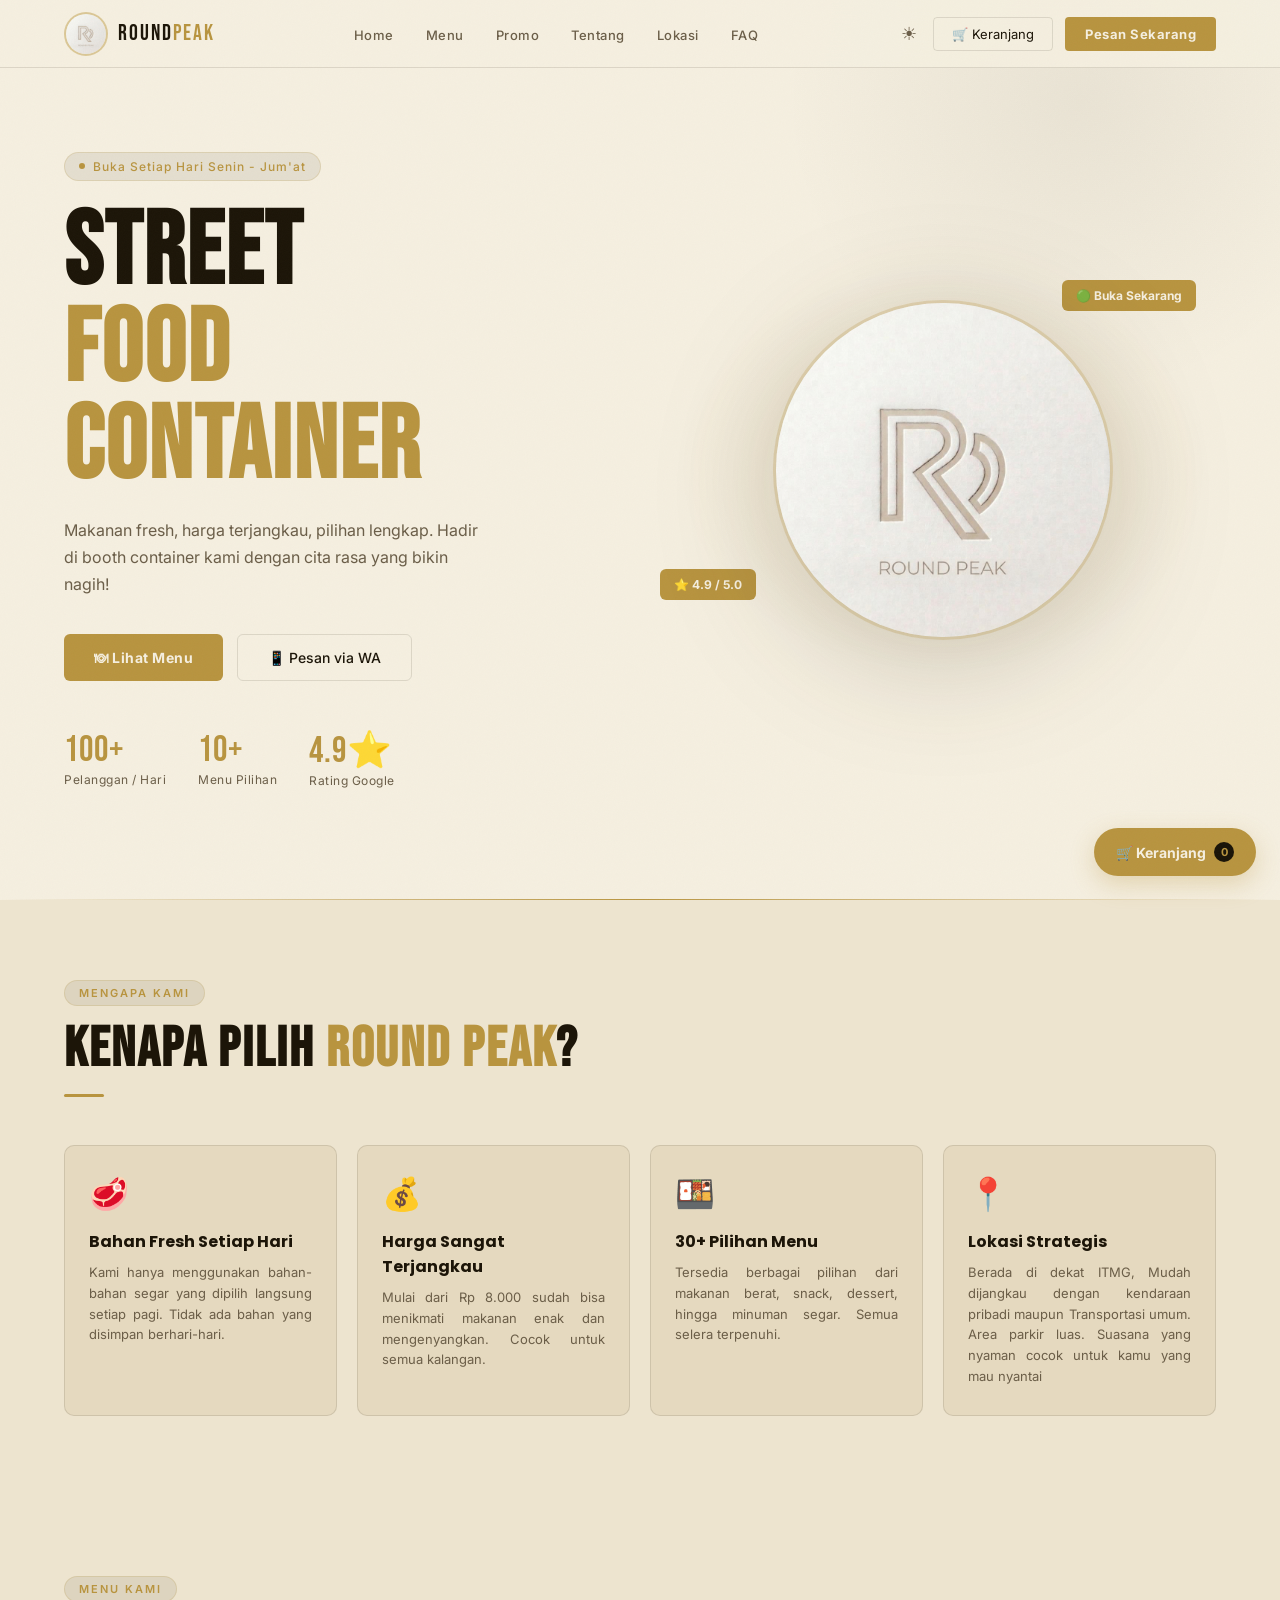
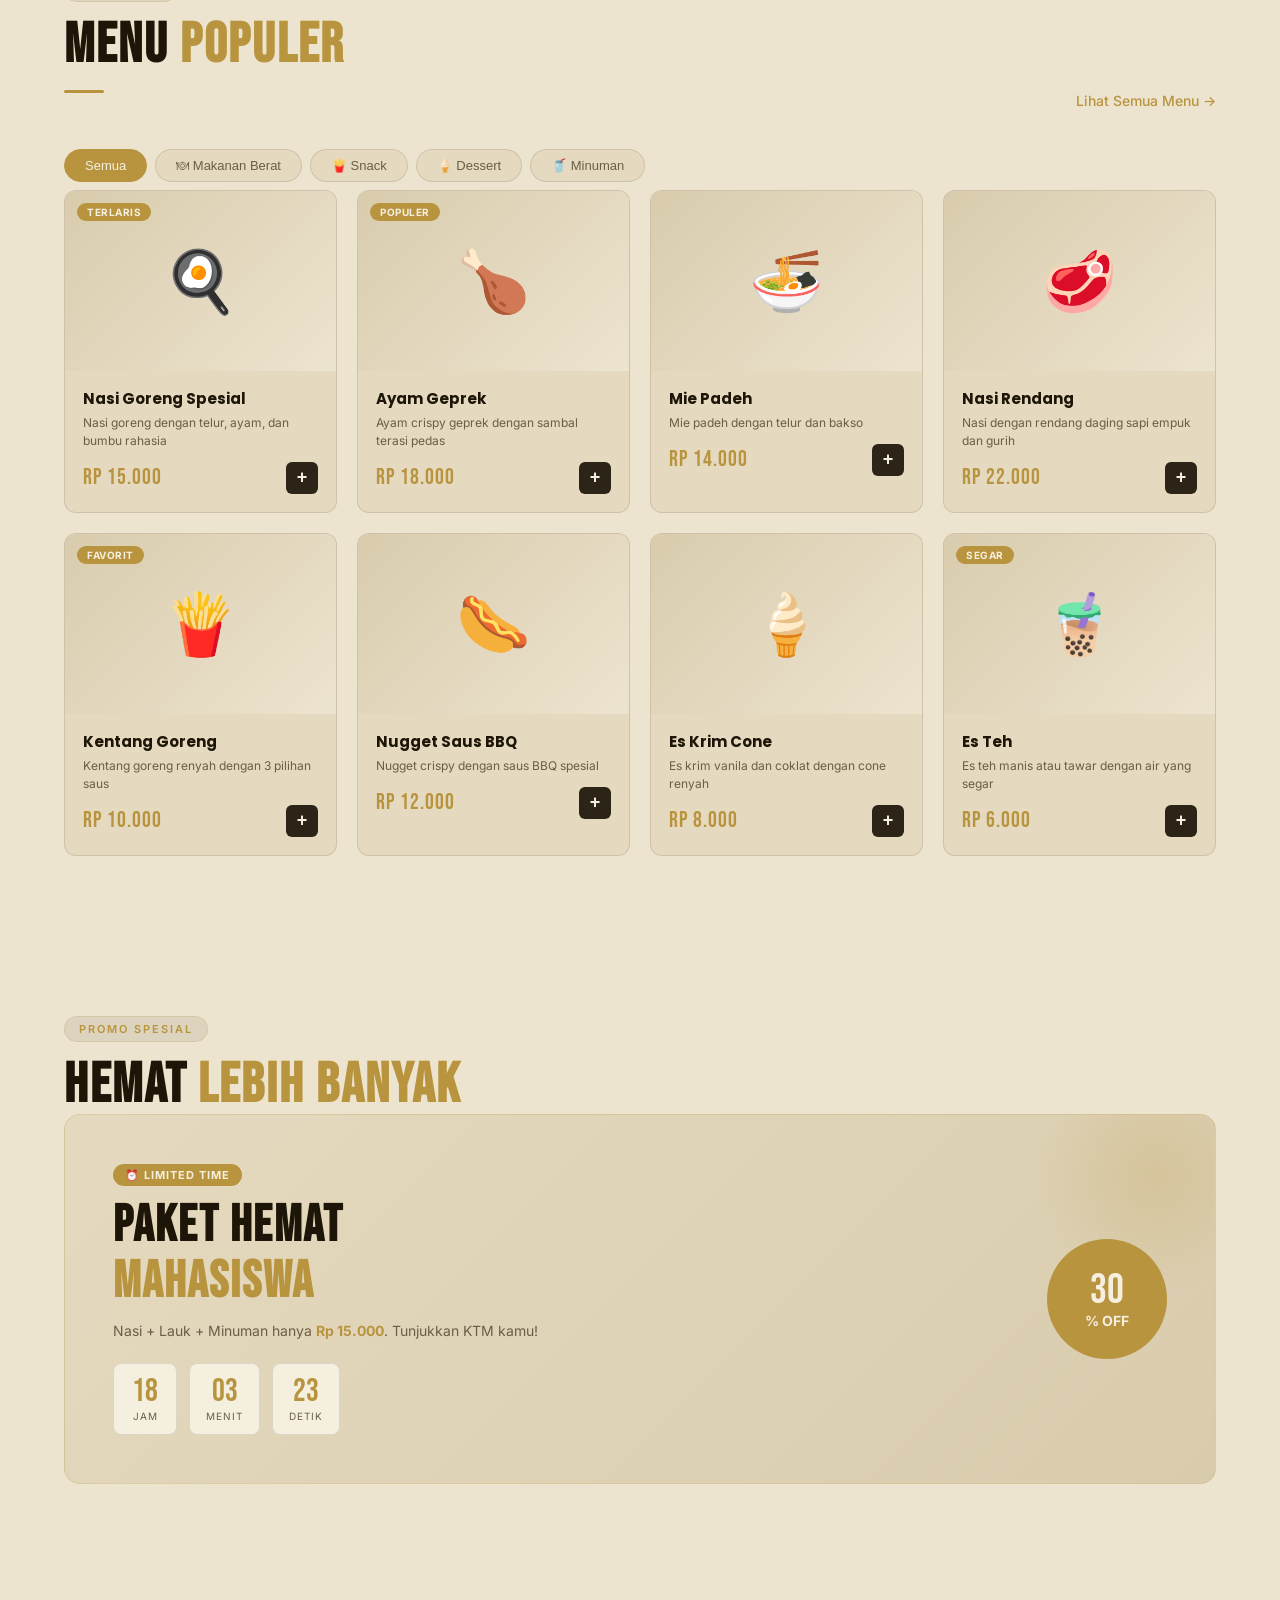
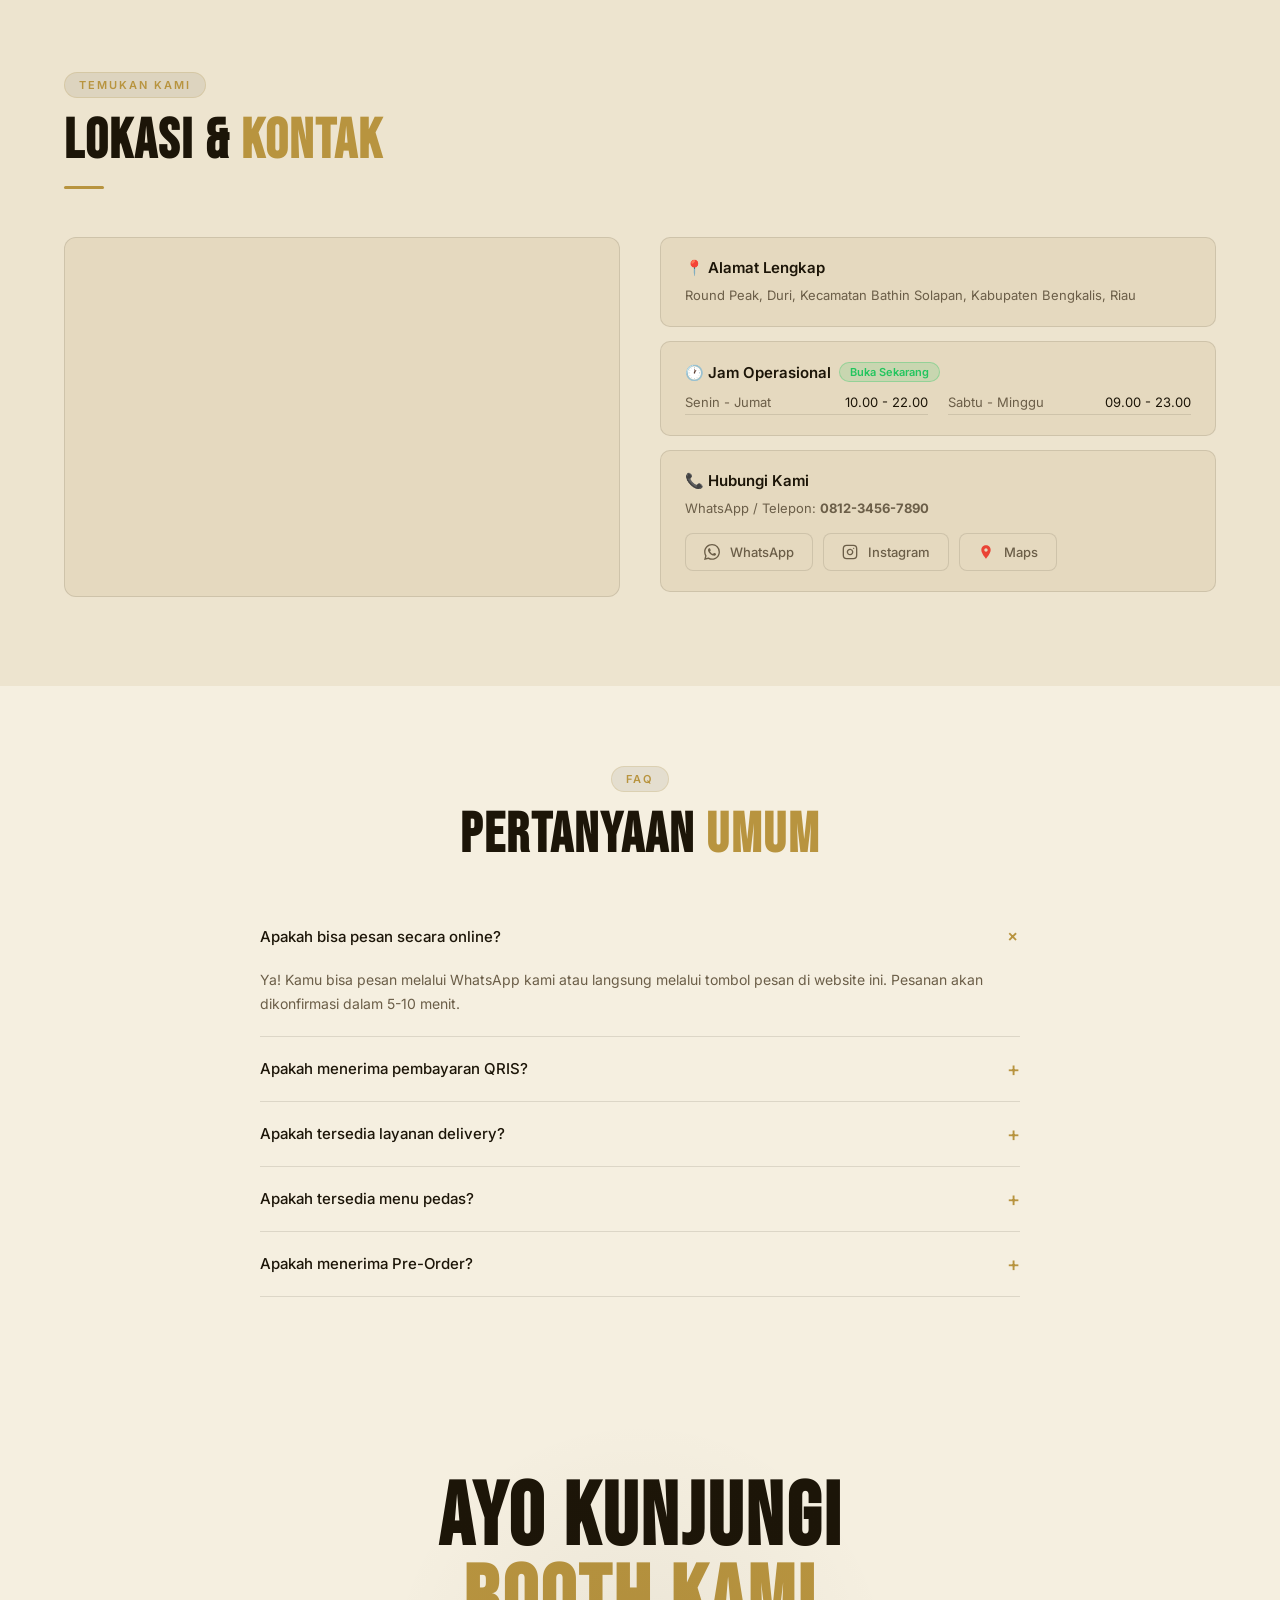
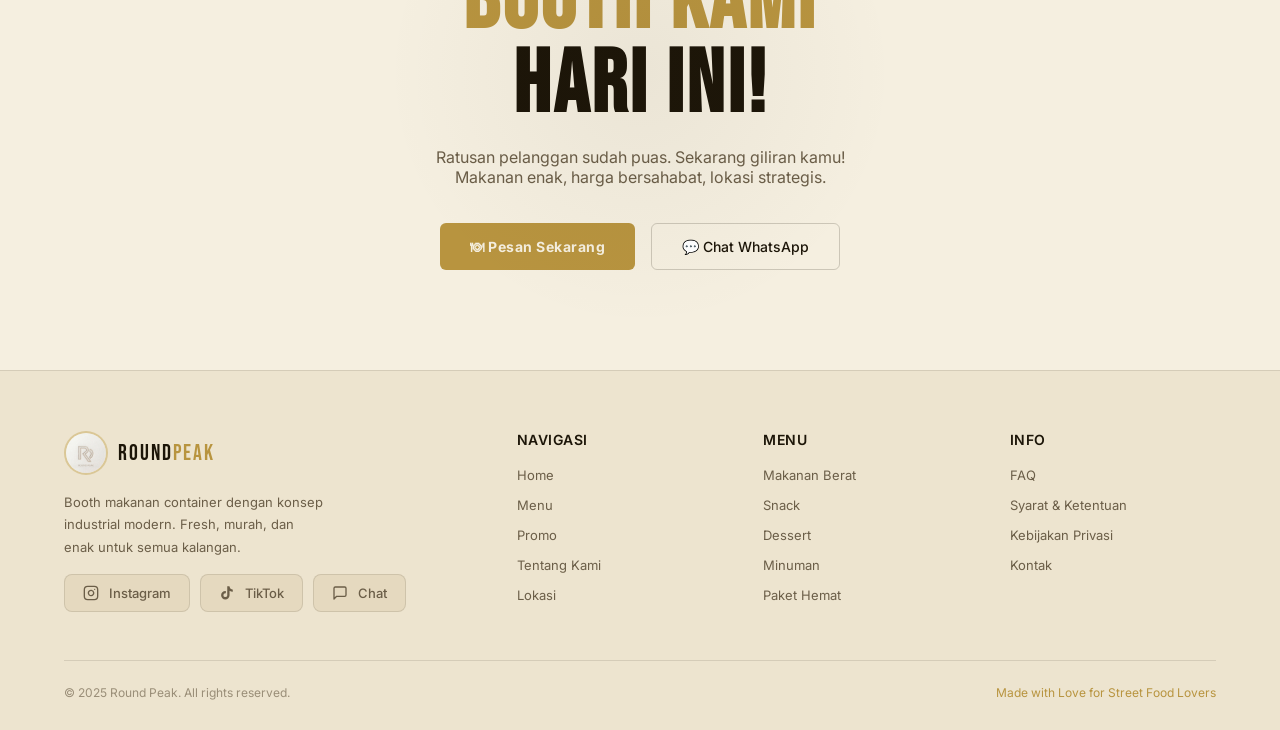
==== commit d0427e8b: "Done" ====
--- a/round-peak-updated-asli-ini.html
+++ b/round-peak-updated-asli-ini.html
@@ -5,266 +5,10 @@
 <meta name="viewport" content="width=device-width, initial-scale=1.0">
 <title>Round Peak — Street Food Container | Makanan Fresh, Harga Terjangkau</title>
 <meta name="description" content="Round Peak booth makanan container. Makanan fresh, harga terjangkau, banyak pilihan menu. Kunjungi kami sekarang!">
+<link rel="stylesheet" href="style.css">
 <link rel="preconnect" href="https://fonts.googleapis.com">
 <link href="https://fonts.googleapis.com/css2?family=Poppins:wght@400;600;700;900&family=Inter:wght@300;400;500&family=Bebas+Neue&display=swap" rel="stylesheet">
-<style>
-:root {
-  --black: #f5efe0;
-  --dark: #ede4cf;
-  --dark2: #e5d9bf;
-  --dark3: #d9ccad;
-  --orange: #2c2416;
-  --orange2: #4a3d28;
-  --orange-dim: rgba(44,36,22,0.08);
-  --white: #1c1508;
-  --gray: #6b5e48;
-  --gray2: #9a8e78;
-  --border: rgba(44,36,22,0.12);
-  --accent: #b8943f;
-  --accent2: #d4aa5a;
-  --accent-dim: rgba(184,148,63,0.12);
-}
-*{margin:0;padding:0;box-sizing:border-box}
-html{scroll-behavior:smooth}
-body{background:var(--black);color:var(--white);font-family:'Inter',sans-serif;overflow-x:hidden}
-body.light{--black:#0f0e0c;--dark:#1a1814;--dark2:#252219;--dark3:#2e2a20;--white:#f2ead8;--border:rgba(201,169,110,0.1);--gray:#9a9080;--gray2:#6a6055}
-
-/* SCROLLBAR */
-::-webkit-scrollbar{width:4px}
-::-webkit-scrollbar-track{background:var(--dark)}
-::-webkit-scrollbar-thumb{background:var(--orange);border-radius:2px;opacity:.7}
-
-/* NOISE TEXTURE */
-body::before{content:'';position:fixed;inset:0;opacity:.025;pointer-events:none;z-index:9999;
-  background-image:url("data:image/svg+xml,%3Csvg viewBox='0 0 256 256' xmlns='http://www.w3.org/2000/svg'%3E%3Cfilter id='n'%3E%3CfeTurbulence type='fractalNoise' baseFrequency='0.9' numOctaves='4' stitchTiles='stitch'/%3E%3C/filter%3E%3Crect width='100%25' height='100%25' filter='url(%23n)'/%3E%3C/svg%3E");
-  background-size:256px}
-
-/* ======== NAVBAR ======== */
-nav{position:fixed;top:0;left:0;right:0;z-index:100;padding:0 5%;height:68px;display:flex;align-items:center;justify-content:space-between;border-bottom:1px solid var(--border);backdrop-filter:blur(20px);background:rgba(245,239,224,0.92);transition:.3s}
-.logo{display:flex;align-items:center;gap:10px}
-.logo-icon{width:44px;height:44px;background:#f0e8d0;border-radius:50%;display:flex;align-items:center;justify-content:center;flex-shrink:0;overflow:hidden;border:2px solid rgba(184,148,63,0.4)}
-.logo-text{font-family:'Bebas Neue';font-size:22px;letter-spacing:2px;color:var(--white)}
-.logo-text span{color:var(--accent)}
-.nav-links{display:flex;gap:32px;list-style:none}
-.nav-links a{color:var(--gray);font-size:13px;text-decoration:none;letter-spacing:.5px;transition:.2s;font-weight:500}
-.nav-links a:hover{color:var(--accent)}
-.nav-actions{display:flex;gap:12px;align-items:center}
-.btn-ghost{background:none;border:1px solid var(--border);color:var(--white);padding:8px 18px;border-radius:4px;font-size:13px;cursor:pointer;transition:.2s;font-family:'Inter'}
-.btn-ghost:hover{border-color:var(--accent);color:var(--accent)}
-.btn-order{background:var(--accent);color:#f5efe0;padding:9px 20px;border-radius:4px;font-size:13px;font-weight:700;cursor:pointer;border:none;letter-spacing:.5px;transition:.2s;font-family:'Inter'}
-.btn-order:hover{background:var(--accent2);transform:translateY(-1px)}
-.toggle-dark{background:none;border:none;color:var(--gray);cursor:pointer;font-size:18px;padding:4px}
-.hamburger{display:none;background:none;border:none;color:var(--white);cursor:pointer;font-size:22px}
-
-/* ======== HERO ======== */
-.hero{min-height:100vh;padding:100px 5% 60px;display:grid;grid-template-columns:1fr 1fr;gap:60px;align-items:center;position:relative;overflow:hidden}
-.hero::before{content:'';position:absolute;top:-200px;right:-100px;width:600px;height:600px;background:radial-gradient(circle,rgba(44,36,22,.06) 0%,transparent 70%);pointer-events:none}
-.hero::after{content:'';position:absolute;bottom:0;left:0;right:0;height:1px;background:linear-gradient(90deg,transparent,var(--accent),transparent)}
-.hero-eyebrow{display:inline-flex;align-items:center;gap:8px;background:var(--orange-dim);border:1px solid rgba(184,148,63,.2);padding:6px 14px;border-radius:100px;font-size:12px;color:var(--accent);letter-spacing:1px;font-weight:500;margin-bottom:24px;animation:fadeUp .8s .1s both}
-.hero-eyebrow::before{content:'';width:6px;height:6px;background:var(--accent);border-radius:50%;animation:pulse 1.5s infinite}
-@keyframes pulse{0%,100%{opacity:1;transform:scale(1)}50%{opacity:.5;transform:scale(1.3)}}
-.hero h1{font-family:'Bebas Neue';font-size:clamp(64px,8vw,110px);line-height:.95;letter-spacing:2px;animation:fadeUp .8s .2s both}
-.hero h1 .accent{color:var(--accent);display:block}
-.hero-sub{font-size:16px;color:var(--gray);line-height:1.7;margin:20px 0 36px;max-width:420px;animation:fadeUp .8s .3s both}
-.hero-btns{display:flex;gap:14px;animation:fadeUp .8s .4s both}
-.btn-primary{background:var(--accent);color:#f5efe0;padding:14px 30px;border-radius:6px;font-weight:700;font-size:14px;cursor:pointer;border:none;letter-spacing:.5px;transition:.3s;font-family:'Inter';display:flex;align-items:center;gap:8px}
-.btn-primary:hover{background:var(--accent2);transform:translateY(-2px);box-shadow:0 12px 30px rgba(184,148,63,.2)}
-.btn-secondary{background:none;border:1.5px solid var(--border);color:var(--white);padding:14px 30px;border-radius:6px;font-size:14px;cursor:pointer;transition:.3s;font-family:'Inter';font-weight:500}
-.btn-secondary:hover{border-color:var(--accent);color:var(--accent)}
-.hero-stats{display:flex;gap:32px;margin-top:48px;animation:fadeUp .8s .5s both}
-.stat{text-align:left}
-.stat-num{font-family:'Bebas Neue';font-size:36px;color:var(--accent);letter-spacing:1px}
-.stat-label{font-size:12px;color:var(--gray);letter-spacing:.5px}
-.hero-visual{position:relative;animation:fadeRight .9s .3s both}
-.hero-container-box{background:var(--dark2);border:1px solid var(--border);border-radius:12px;overflow:hidden;aspect-ratio:4/3;display:flex;flex-direction:column;position:relative}
-.container-img-placeholder{flex:1;background:linear-gradient(135deg,var(--dark3) 0%,var(--dark2) 100%);display:flex;align-items:center;justify-content:center;font-size:80px;position:relative;overflow:hidden}
-.container-img-placeholder::before{content:'';position:absolute;inset:0;background:linear-gradient(180deg,transparent 40%,rgba(0,0,0,.8))}
-.container-label{position:absolute;bottom:0;left:0;right:0;padding:20px;background:linear-gradient(transparent,rgba(0,0,0,.9))}
-.container-label h3{font-family:'Bebas Neue';font-size:28px;letter-spacing:2px}
-.container-label p{font-size:12px;color:var(--gray);margin-top:2px}
-.floating-badge{position:absolute;background:var(--accent);color:#f5efe0;padding:8px 14px;border-radius:6px;font-size:12px;font-weight:700;animation:float 3s ease-in-out infinite}
-.badge-open{top:20px;right:20px;animation-delay:0s}
-.badge-rating{bottom:80px;left:-10px;animation-delay:1.5s}
-@keyframes float{0%,100%{transform:translateY(0)}50%{transform:translateY(-8px)}}
-@keyframes fadeUp{from{opacity:0;transform:translateY(30px)}to{opacity:1;transform:translateY(0)}}
-@keyframes fadeRight{from{opacity:0;transform:translateX(40px)}to{opacity:1;transform:translateX(0)}}
-
-
-/* HERO LOGO DISPLAY */
-.hero-logo-display{display:flex;align-items:center;justify-content:center;position:relative;padding:40px}
-.hero-logo-display::before{content:'';position:absolute;inset:0;background:radial-gradient(ellipse at center, rgba(184,148,63,.15) 0%, transparent 70%);border-radius:24px}
-.hero-logo-img{width:340px;height:340px;object-fit:cover;border-radius:50%;filter:drop-shadow(0 20px 60px rgba(44,36,22,.2));animation:float 4s ease-in-out infinite;position:relative;z-index:1;border:3px solid rgba(184,148,63,0.25)}
-
-/* ======== SECTION COMMON ======== */
-section{padding:80px 5%}
-.section-tag{display:inline-block;background:var(--orange-dim);color:var(--accent);font-size:11px;letter-spacing:2px;padding:5px 14px;border-radius:100px;border:1px solid rgba(184,148,63,.2);margin-bottom:16px;font-weight:600}
-.section-title{font-family:'Bebas Neue';font-size:clamp(36px,5vw,56px);letter-spacing:2px;line-height:1}
-.section-title span{color:var(--accent)}
-.section-sub{color:var(--gray);font-size:15px;line-height:1.7;margin-top:12px;max-width:500px}
-.divider{width:40px;height:3px;background:var(--accent);margin:16px 0;border-radius:2px}
-
-/* ======== KEUNGGULAN ======== */
-.keunggulan{background:var(--dark)}
-.keunggulan-grid{display:grid;grid-template-columns:repeat(4,1fr);gap:20px;margin-top:48px}
-.keunggulan-card{background:var(--dark2);border:1px solid var(--border);border-radius:10px;padding:28px 24px;transition:.3s;cursor:default;position:relative;overflow:hidden}
-.keunggulan-card::before{content:'';position:absolute;inset:0;background:linear-gradient(135deg,var(--orange-dim),transparent);opacity:0;transition:.3s}
-.keunggulan-card:hover{border-color:rgba(184,148,63,.2);transform:translateY(-4px)}
-.keunggulan-card:hover::before{opacity:1}
-.keunggulan-icon{font-size:32px;margin-bottom:16px}
-.keunggulan-card h3{font-family:'Poppins';font-weight:700;font-size:16px;margin-bottom:8px}
-.keunggulan-card p{font-size:13px;color:var(--gray);line-height:1.6;text-align:justify}
-
-/* ======== MENU ======== */
-.menu-section{background:var(--dark)}
-.menu-header{display:flex;justify-content:space-between;align-items:flex-end;margin-bottom:40px;flex-wrap:wrap;gap:16px}
-.menu-tabs{display:flex;gap:8px;flex-wrap:wrap;margin-top:24px}
-.tab{background:var(--dark2);border:1px solid var(--border);color:var(--gray);padding:8px 20px;border-radius:100px;font-size:13px;cursor:pointer;transition:.2s;font-weight:500}
-.tab.active,.tab:hover{background:var(--accent);color:#f5efe0;border-color:var(--accent)}
-.menu-grid{display:grid;grid-template-columns:repeat(auto-fill,minmax(260px,1fr));gap:20px;margin-top:8px}
-.menu-card{background:var(--dark2);border:1px solid var(--border);border-radius:12px;overflow:hidden;transition:.3s;cursor:pointer}
-.menu-card:hover{border-color:rgba(184,148,63,.2);transform:translateY(-4px);box-shadow:0 20px 40px rgba(0, 0, 0, 0.4)}
-.menu-img{height:180px;background:linear-gradient(135deg,var(--dark3),var(--dark));display:flex;align-items:center;justify-content:center;font-size:60px;position:relative;overflow:hidden}
-.menu-badge{position:absolute;top:12px;left:12px;background:var(--accent);color:#f5efe0;font-size:10px;font-weight:700;padding:3px 10px;border-radius:100px;letter-spacing:.5px}
-.menu-body{padding:16px 18px 18px}
-.menu-name{font-family:'Poppins';font-weight:700;font-size:15px;margin-bottom:4px}
-.menu-desc{font-size:12px;color:var(--gray);line-height:1.5;margin-bottom:12px}
-.menu-footer{display:flex;justify-content:space-between;align-items:center}
-.menu-price{font-family:'Bebas Neue';font-size:22px;color:var(--accent);letter-spacing:1px}
-.btn-add{background:var(--orange);border:none;color:#f5efe0;width:32px;height:32px;border-radius:6px;font-size:18px;cursor:pointer;transition:.2s;display:flex;align-items:center;justify-content:center;font-weight:700}
-.btn-add:hover{background:var(--accent2);transform:scale(1.1)}
-
-/* ======== PROMO ======== */
-.promo-section{background:var(--dark)}
-.promo-banner{background:linear-gradient(135deg,var(--dark2) 0%,var(--dark3) 100%);border:1px solid rgba(184,148,63,.2);border-radius:16px;padding:48px;display:grid;grid-template-columns:1fr auto;gap:40px;align-items:center;position:relative;overflow:hidden;margin-bottom:28px}
-.promo-banner::before{content:'';position:absolute;right:-60px;top:-60px;width:240px;height:240px;background:radial-gradient(circle,rgba(184,148,63,.2),transparent 70%)}
-.promo-label{display:inline-block;background:var(--accent);color:#f5efe0;font-size:11px;font-weight:700;padding:4px 12px;border-radius:100px;letter-spacing:1px;margin-bottom:12px}
-.promo-banner h2{font-family:'Bebas Neue';font-size:clamp(36px,4vw,52px);letter-spacing:2px;line-height:1.1;margin-bottom:12px}
-.promo-banner h2 span{color:var(--accent)}
-.promo-banner p{color:var(--gray);font-size:14px;margin-bottom:24px}
-.countdown{display:flex;gap:12px}
-.count-box{background:var(--black);border:1px solid var(--border);border-radius:8px;padding:12px 16px;text-align:center;min-width:64px}
-.count-num{font-family:'Bebas Neue';font-size:32px;color:var(--accent);line-height:1;display:block}
-.count-label{font-size:10px;color:var(--gray);letter-spacing:1px;margin-top:2px;display:block}
-.promo-discount{text-align:center}
-.disc-circle{width:120px;height:120px;background:var(--accent);border-radius:50%;display:flex;flex-direction:column;align-items:center;justify-content:center;position:relative}
-.disc-num{font-family:'Bebas Neue';font-size:42px;color:#f5efe0;line-height:1}
-.disc-off{font-size:14px;font-weight:700;color:#f5efe0}
-
-/* ======== TESTIMONI ======== */
-.testi-grid{display:grid;grid-template-columns:repeat(3,1fr);gap:20px;margin-top:40px}
-.testi-card{background:var(--dark2);border:1px solid var(--border);border-radius:12px;padding:24px;transition:.3s}
-.testi-card:hover{border-color:rgba(184,148,63,.2)}
-.stars{color:var(--accent);font-size:16px;margin-bottom:12px;letter-spacing:2px}
-.testi-text{font-size:14px;color:var(--gray);line-height:1.7;font-style:italic;margin-bottom:20px}
-.testi-author{display:flex;align-items:center;gap:12px}
-.testi-avatar{width:42px;height:42px;background:var(--accent-dim);border:1.5px solid var(--accent);border-radius:50%;display:flex;align-items:center;justify-content:center;font-size:18px;flex-shrink:0}
-.testi-name{font-weight:600;font-size:14px}
-.testi-role{font-size:12px;color:var(--gray)}
-
-/* ======== LOKASI ======== */
-.lokasi-section{background:var(--dark)}
-.lokasi-wrap{display:grid;grid-template-columns:1fr 1fr;gap:40px;align-items:start;margin-top:48px}
-.map-placeholder{background:var(--dark2);border:1px solid var(--border);border-radius:12px;height:360px;display:flex;align-items:center;justify-content:center;flex-direction:column;gap:12px;font-size:40px;overflow:hidden;position:relative}
-.map-placeholder p{font-size:13px;color:var(--gray)}
-.map-grid{width:100%;height:100%;background:var(--dark3);position:relative;overflow:hidden}
-.map-grid::before{content:'';position:absolute;inset:0;background-image:linear-gradient(var(--border) 1px,transparent 1px),linear-gradient(90deg,var(--border) 1px,transparent 1px);background-size:40px 40px}
-.map-pin{position:absolute;top:50%;left:50%;transform:translate(-50%,-100%);font-size:36px;animation:float 2s ease-in-out infinite;filter:drop-shadow(0 4px 8px rgba(184,148,63,.3))}
-.map-pulse{position:absolute;top:50%;left:50%;transform:translate(-50%,-50%);width:60px;height:60px;background:rgba(184,148,63,.2);border-radius:50%;animation:ripple 2s ease-out infinite}
-@keyframes ripple{0%{transform:translate(-50%,-50%) scale(0);opacity:1}100%{transform:translate(-50%,-50%) scale(3);opacity:0}}
-.info-card{background:var(--dark2);border:1px solid var(--border);border-radius:10px;padding:20px 24px;margin-bottom:14px}
-.info-card h4{font-weight:600;font-size:15px;margin-bottom:8px;display:flex;align-items:center;gap:8px}
-.info-card p{font-size:13px;color:var(--gray);line-height:1.6}
-.jam-grid{display:grid;grid-template-columns:1fr 1fr;gap:4px 20px;margin-top:8px}
-.jam-item{display:flex;justify-content:space-between;font-size:13px;color:var(--gray);padding:4px 0;border-bottom:1px solid var(--border)}
-.jam-item span:last-child{color:var(--white)}
-.open-badge{background:rgba(34,197,94,.15);color:#22c55e;font-size:11px;padding:2px 10px;border-radius:100px;font-weight:600;border:1px solid rgba(34,197,94,.3)}
-.social-row{display:flex;gap:10px;margin-top:14px}
-.social-btn{background:var(--dark2);border:1px solid var(--border);color:var(--gray);padding:10px 18px;border-radius:8px;font-size:13px;cursor:pointer;transition:.2s;display:flex;align-items:center;gap:6px;font-weight:500;text-decoration:none}
-.social-btn:hover{border-color:var(--accent);color:var(--accent)}
-
-/* ======== FAQ ======== */
-.faq-grid{max-width:760px;margin:40px auto 0}
-.faq-item{border-bottom:1px solid var(--border)}
-.faq-q{display:flex;justify-content:space-between;align-items:center;padding:20px 0;cursor:pointer;font-weight:500;font-size:15px;transition:.2s;gap:16px}
-.faq-q:hover{color:var(--accent)}
-.faq-icon{color:var(--accent);font-size:20px;transition:.3s;flex-shrink:0}
-.faq-a{font-size:14px;color:var(--gray);line-height:1.7;padding-bottom:20px;display:none}
-.faq-item.open .faq-a{display:block}
-.faq-item.open .faq-icon{transform:rotate(45deg)}
-
-/* ======== CTA ======== */
-.cta-section{text-align:center;padding:100px 5%;position:relative;overflow:hidden}
-.cta-section::before{content:'';position:absolute;top:50%;left:50%;transform:translate(-50%,-50%);width:600px;height:600px;background:radial-gradient(circle,rgba(44,36,22,.05),transparent 60%);pointer-events:none}
-.cta-section h2{font-family:'Bebas Neue';font-size:clamp(48px,7vw,88px);letter-spacing:3px;line-height:.95;margin-bottom:20px}
-.cta-section h2 span{color:var(--accent)}
-.cta-section p{color:var(--gray);font-size:16px;margin-bottom:36px}
-
-/* ======== FOOTER ======== */
-footer{background:var(--dark);border-top:1px solid var(--border);padding:60px 5% 30px}
-.footer-grid{display:grid;grid-template-columns:2fr 1fr 1fr 1fr;gap:40px;margin-bottom:48px}
-.footer-brand .logo{margin-bottom:16px}
-.footer-brand p{font-size:13px;color:var(--gray);line-height:1.7;max-width:260px}
-.footer-col h4{font-weight:600;font-size:14px;margin-bottom:16px;letter-spacing:.5px}
-.footer-col ul{list-style:none;display:flex;flex-direction:column;gap:10px}
-.footer-col a{color:var(--gray);font-size:13px;text-decoration:none;transition:.2s}
-.footer-col a:hover{color:var(--accent)}
-.footer-bottom{display:flex;justify-content:space-between;align-items:center;padding-top:24px;border-top:1px solid var(--border);font-size:12px;color:var(--gray2);flex-wrap:gap}
-
-/* ======== STICKY ORDER ======== */
-.sticky-order{position:fixed;bottom:24px;right:24px;z-index:99;background:var(--accent);color:#f5efe0;border:none;padding:14px 22px;border-radius:100px;font-weight:700;font-size:14px;cursor:pointer;box-shadow:0 8px 24px rgba(184,148,63,.3);transition:.3s;display:flex;align-items:center;gap:8px;font-family:'Inter'}
-.sticky-order:hover{background:var(--accent2);transform:translateY(-3px);box-shadow:0 12px 32px rgba(184,148,63,.3)}
-.cart-count{background:#1a1408;color:var(--accent);width:20px;height:20px;border-radius:50%;font-size:11px;display:flex;align-items:center;justify-content:center;font-weight:700}
-
-/* ======== CART DRAWER ======== */
-.cart-overlay{position:fixed;inset:0;background:rgba(0,0,0,.7);z-index:200;opacity:0;pointer-events:none;transition:.3s;backdrop-filter:blur(4px)}
-.cart-overlay.open{opacity:1;pointer-events:all}
-.cart-drawer{position:fixed;right:0;top:0;bottom:0;width:380px;background:var(--dark);border-left:1px solid var(--border);z-index:201;transform:translateX(100%);transition:.4s cubic-bezier(.4,0,.2,1);padding:24px;overflow-y:auto;display:flex;flex-direction:column;gap:16px}
-.cart-drawer.open{transform:none}
-.cart-header{display:flex;justify-content:space-between;align-items:center}
-.cart-header h3{font-family:'Poppins';font-weight:700;font-size:18px}
-.close-cart{background:none;border:none;color:var(--gray);font-size:24px;cursor:pointer;line-height:1}
-.close-cart:hover{color:var(--white)}
-.cart-empty{text-align:center;padding:60px 0;color:var(--gray)}
-.cart-empty-icon{font-size:48px;margin-bottom:12px}
-.cart-item{display:flex;gap:12px;align-items:center;background:var(--dark2);border-radius:8px;padding:12px}
-.cart-item-img{font-size:28px;width:48px;height:48px;background:var(--dark3);border-radius:6px;display:flex;align-items:center;justify-content:center;flex-shrink:0}
-.cart-item-name{font-weight:600;font-size:14px}
-.cart-item-price{font-size:13px;color:var(--accent)}
-.cart-item-qty{display:flex;align-items:center;gap:8px;margin-top:6px}
-.qty-btn{background:var(--dark3);border:none;color:var(--white);width:24px;height:24px;border-radius:4px;cursor:pointer;font-size:14px;display:flex;align-items:center;justify-content:center}
-.qty-num{font-size:13px;min-width:20px;text-align:center}
-.cart-total{border-top:1px solid var(--border);padding-top:16px;display:flex;justify-content:space-between;align-items:center}
-.total-label{font-size:14px;color:var(--gray)}
-.total-price{font-family:'Bebas Neue';font-size:28px;color:var(--accent)}
-.btn-checkout{background:var(--accent);color:#f5efe0;border:none;width:100%;padding:14px;border-radius:8px;font-weight:700;font-size:14px;cursor:pointer;letter-spacing:.5px;font-family:'Inter';transition:.2s}
-.btn-checkout:hover{background:var(--accent2)}
-
-/* SCROLL REVEAL */
-.reveal{opacity:0;transform:translateY(30px);transition:.8s cubic-bezier(.4,0,.2,1)}
-.reveal.visible{opacity:1;transform:none}
-
-/* RESPONSIVE */
-@media(max-width:900px){
-  .hero{grid-template-columns:1fr;padding-top:120px}
-  .hero-visual{order:-1}
-  .keunggulan-grid{grid-template-columns:repeat(2,1fr)}
-  .testi-grid{grid-template-columns:repeat(2,1fr)}
-  .lokasi-wrap{grid-template-columns:1fr}
-  .footer-grid{grid-template-columns:1fr 1fr}
-  .promo-banner{grid-template-columns:1fr}
-}
-@media(max-width:640px){
-  .nav-links{display:none}
-  .hamburger{display:block}
-  .keunggulan-grid{grid-template-columns:1fr}
-  .testi-grid{grid-template-columns:1fr}
-  .hero h1{font-size:58px}
-  .hero-stats{gap:20px}
-  .footer-grid{grid-template-columns:1fr}
-  .cart-drawer{width:100%}
-  .promo-banner{padding:28px}
-}
-</style>
+<script src="backend.js" defer></script>
 </head>
 <body>
 
@@ -561,160 +305,5 @@
   </div>
 </div>
 
-<script>
-const menus = [
-  {id:1,nama:'Nasi Goreng Spesial',desc:'Nasi goreng dengan telur, ayam, dan bumbu rahasia',harga:15000,kat:'berat',icon:'🍳',badge:'TERLARIS'},
-  {id:2,nama:'Ayam Geprek',desc:'Ayam crispy geprek dengan sambal terasi pedas',harga:18000,kat:'berat',icon:'🍗',badge:'POPULER'},
-  {id:3,nama:'Mie Padeh',desc:'Mie padeh dengan telur dan bakso',harga:14000,kat:'berat',icon:'🍜',badge:''},
-  {id:4,nama:'Nasi Rendang',desc:'Nasi dengan rendang daging sapi empuk dan gurih',harga:22000,kat:'berat',icon:'🥩',badge:''},
-  {id:5,nama:'Kentang Goreng',desc:'Kentang goreng renyah dengan 3 pilihan saus',harga:10000,kat:'snack',icon:'🍟',badge:'FAVORIT'},
-  {id:6,nama:'Nugget Saus BBQ',desc:'Nugget crispy dengan saus BBQ spesial',harga:12000,kat:'snack',icon:'🌭',badge:''},
-  {id:7,nama:'Es Krim Cone',desc:'Es krim vanila dan coklat dengan cone renyah',harga:8000,kat:'dessert',icon:'🍦',badge:''},
-  {id:8,nama:'Es Teh',desc:'Es teh manis atau tawar dengan air yang segar',harga:6000,kat:'minuman',icon:'🧋',badge:'SEGAR'},
-];
-
-let cart = [];
-let activeTab = 'semua';
-
-function renderMenu(tab='semua') {
-  const grid = document.getElementById('menu-grid');
-  const filtered = tab === 'semua' ? menus : menus.filter(m => m.kat === tab);
-  grid.innerHTML = filtered.map(m => `
-    <div class="menu-card" data-id="${m.id}">
-      <div class="menu-img">${m.icon}${m.badge?`<span class="menu-badge">${m.badge}</span>`:''}</div>
-      <div class="menu-body">
-        <div class="menu-name">${m.nama}</div>
-        <div class="menu-desc">${m.desc}</div>
-        <div class="menu-footer">
-          <span class="menu-price">Rp ${m.harga.toLocaleString('id')}</span>
-          <button class="btn-add" onclick="addToCart(${m.id},event)">+</button>
-        </div>
-      </div>
-    </div>`).join('');
-}
-
-function filterMenu(kat, el) {
-  document.querySelectorAll('.tab').forEach(t => t.classList.remove('active'));
-  el.classList.add('active');
-  renderMenu(kat);
-}
-
-function addToCart(id, e) {
-  e.stopPropagation();
-  const item = menus.find(m => m.id === id);
-  const existing = cart.find(c => c.id === id);
-  if (existing) existing.qty++;
-  else cart.push({...item, qty: 1});
-  updateCartUI();
-  const btn = e.target;
-  btn.style.transform = 'scale(1.3)';
-  setTimeout(() => btn.style.transform = '', 200);
-}
-
-function updateCartUI() {
-  const total = cart.reduce((s, c) => s + c.harga * c.qty, 0);
-  const count = cart.reduce((s, c) => s + c.qty, 0);
-  document.getElementById('sticky-count').textContent = count;
-  document.getElementById('nav-count').textContent = count > 0 ? `(${count})` : '';
-  document.getElementById('cart-total').textContent = 'Rp ' + total.toLocaleString('id');
-  const itemsEl = document.getElementById('cart-items');
-  if (cart.length === 0) {
-    itemsEl.innerHTML = `<div class="cart-empty"><div class="cart-empty-icon">🛒</div><p>Keranjang masih kosong</p></div>`;
-  } else {
-    itemsEl.innerHTML = cart.map(c => `
-      <div class="cart-item">
-        <div class="cart-item-img">${c.icon}</div>
-        <div style="flex:1">
-          <div class="cart-item-name">${c.nama}</div>
-          <div class="cart-item-price">Rp ${c.harga.toLocaleString('id')}</div>
-          <div class="cart-item-qty">
-            <button class="qty-btn" onclick="changeQty(${c.id},-1)">−</button>
-            <span class="qty-num">${c.qty}</span>
-            <button class="qty-btn" onclick="changeQty(${c.id},1)">+</button>
-          </div>
-        </div>
-      </div>`).join('');
-  }
-}
-
-function changeQty(id, delta) {
-  const idx = cart.findIndex(c => c.id === id);
-  cart[idx].qty += delta;
-  if (cart[idx].qty <= 0) cart.splice(idx, 1);
-  updateCartUI();
-}
-
-function openCart() {
-  document.getElementById('cart-overlay').classList.add('open');
-  document.getElementById('cart-drawer').classList.add('open');
-}
-function closeCart() {
-  document.getElementById('cart-overlay').classList.remove('open');
-  document.getElementById('cart-drawer').classList.remove('open');
-}
-
-function checkout() {
-  if (cart.length === 0) return alert('Keranjang kosong!');
-  const items = cart.map(c => `• ${c.nama} x${c.qty} = Rp ${(c.harga*c.qty).toLocaleString('id')}`).join('%0A');
-  const total = cart.reduce((s,c) => s+c.harga*c.qty, 0);
-  const msg = `Halo Round Peak!%0A%0ASaya ingin memesan:%0A${items}%0A%0ATotal: Rp ${total.toLocaleString('id')}%0A%0ATerima kasih!`;
-  window.open(`https://wa.me/6283185940226?text=${msg}`, '_blank');
-}
-
-function toggleFaq(el) {
-  const item = el.parentElement;
-  item.classList.toggle('open');
-}
-
-function toggleDark() {
-  document.body.classList.toggle('light');
-  document.querySelector('.toggle-dark').textContent = document.body.classList.contains('light') ? '🌙' : '☀';
-}
-
-function toggleMenu() {
-  const nl = document.querySelector('.nav-links');
-  nl.style.display = nl.style.display === 'flex' ? 'none' : 'flex';
-  nl.style.flexDirection = 'column';
-  nl.style.position = 'fixed';
-  nl.style.top = '68px';
-  nl.style.left = '0';
-  nl.style.right = '0';
-  nl.style.background = 'var(--dark)';
-  nl.style.padding = '20px';
-  nl.style.borderBottom = '1px solid var(--border)';
-  nl.style.zIndex = '99';
-}
-
-// COUNTDOWN
-function updateCountdown() {
-  const now = new Date();
-  const end = new Date(now);
-  end.setHours(23,59,59);
-  const diff = end - now;
-  const h = Math.floor(diff/3600000);
-  const m = Math.floor((diff%3600000)/60000);
-  const s = Math.floor((diff%60000)/1000);
-  document.getElementById('cd-h').textContent = String(h).padStart(2,'0');
-  document.getElementById('cd-m').textContent = String(m).padStart(2,'0');
-  document.getElementById('cd-s').textContent = String(s).padStart(2,'0');
-}
-setInterval(updateCountdown, 1000);
-updateCountdown();
-
-// SCROLL REVEAL
-const observer = new IntersectionObserver(entries => {
-  entries.forEach(e => { if(e.isIntersecting) e.target.classList.add('visible'); });
-}, {threshold: 0.1});
-document.querySelectorAll('.reveal').forEach(el => observer.observe(el));
-
-// NAVBAR SCROLL
-window.addEventListener('scroll', () => {
-  const nav = document.getElementById('navbar');
-  if (window.scrollY > 60) nav.style.background = 'rgba(245,239,224,0.98)';
-  else nav.style.background = 'rgba(245,239,224,0.92)';
-});
-
-renderMenu();
-</script>
 </body>
-</html>
+</html>
--- a/style.css
+++ b/style.css
@@ -0,0 +1,256 @@
+:root {
+  --black: #f5efe0;
+  --dark: #ede4cf;
+  --dark2: #e5d9bf;
+  --dark3: #d9ccad;
+  --orange: #2c2416;
+  --orange2: #4a3d28;
+  --orange-dim: rgba(44,36,22,0.08);
+  --white: #1c1508;
+  --gray: #6b5e48;
+  --gray2: #9a8e78;
+  --border: rgba(44,36,22,0.12);
+  --accent: #b8943f;
+  --accent2: #d4aa5a;
+  --accent-dim: rgba(184,148,63,0.12);
+}
+*{margin:0;padding:0;box-sizing:border-box}
+html{scroll-behavior:smooth}
+body{background:var(--black);color:var(--white);font-family:'Inter',sans-serif;overflow-x:hidden}
+body.light{--black:#0f0e0c;--dark:#1a1814;--dark2:#252219;--dark3:#2e2a20;--white:#f2ead8;--border:rgba(201,169,110,0.1);--gray:#9a9080;--gray2:#6a6055}
+
+/* SCROLLBAR */
+::-webkit-scrollbar{width:4px}
+::-webkit-scrollbar-track{background:var(--dark)}
+::-webkit-scrollbar-thumb{background:var(--orange);border-radius:2px;opacity:.7}
+
+/* NOISE TEXTURE */
+body::before{content:'';position:fixed;inset:0;opacity:.025;pointer-events:none;z-index:9999;
+  background-image:url("data:image/svg+xml,%3Csvg viewBox='0 0 256 256' xmlns='http://www.w3.org/2000/svg'%3E%3Cfilter id='n'%3E%3CfeTurbulence type='fractalNoise' baseFrequency='0.9' numOctaves='4' stitchTiles='stitch'/%3E%3C/filter%3E%3Crect width='100%25' height='100%25' filter='url(%23n)'/%3E%3C/svg%3E");
+  background-size:256px}
+
+/* ======== NAVBAR ======== */
+nav{position:fixed;top:0;left:0;right:0;z-index:100;padding:0 5%;height:68px;display:flex;align-items:center;justify-content:space-between;border-bottom:1px solid var(--border);backdrop-filter:blur(20px);background:rgba(245,239,224,0.92);transition:.3s}
+.logo{display:flex;align-items:center;gap:10px}
+.logo-icon{width:44px;height:44px;background:#f0e8d0;border-radius:50%;display:flex;align-items:center;justify-content:center;flex-shrink:0;overflow:hidden;border:2px solid rgba(184,148,63,0.4)}
+.logo-text{font-family:'Bebas Neue';font-size:22px;letter-spacing:2px;color:var(--white)}
+.logo-text span{color:var(--accent)}
+.nav-links{display:flex;gap:32px;list-style:none}
+.nav-links a{color:var(--gray);font-size:13px;text-decoration:none;letter-spacing:.5px;transition:.2s;font-weight:500}
+.nav-links a:hover{color:var(--accent)}
+.nav-actions{display:flex;gap:12px;align-items:center}
+.btn-ghost{background:none;border:1px solid var(--border);color:var(--white);padding:8px 18px;border-radius:4px;font-size:13px;cursor:pointer;transition:.2s;font-family:'Inter'}
+.btn-ghost:hover{border-color:var(--accent);color:var(--accent)}
+.btn-order{background:var(--accent);color:#f5efe0;padding:9px 20px;border-radius:4px;font-size:13px;font-weight:700;cursor:pointer;border:none;letter-spacing:.5px;transition:.2s;font-family:'Inter'}
+.btn-order:hover{background:var(--accent2);transform:translateY(-1px)}
+.toggle-dark{background:none;border:none;color:var(--gray);cursor:pointer;font-size:18px;padding:4px}
+.hamburger{display:none;background:none;border:none;color:var(--white);cursor:pointer;font-size:22px}
+
+/* ======== HERO ======== */
+.hero{min-height:100vh;padding:100px 5% 60px;display:grid;grid-template-columns:1fr 1fr;gap:60px;align-items:center;position:relative;overflow:hidden}
+.hero::before{content:'';position:absolute;top:-200px;right:-100px;width:600px;height:600px;background:radial-gradient(circle,rgba(44,36,22,.06) 0%,transparent 70%);pointer-events:none}
+.hero::after{content:'';position:absolute;bottom:0;left:0;right:0;height:1px;background:linear-gradient(90deg,transparent,var(--accent),transparent)}
+.hero-eyebrow{display:inline-flex;align-items:center;gap:8px;background:var(--orange-dim);border:1px solid rgba(184,148,63,.2);padding:6px 14px;border-radius:100px;font-size:12px;color:var(--accent);letter-spacing:1px;font-weight:500;margin-bottom:24px;animation:fadeUp .8s .1s both}
+.hero-eyebrow::before{content:'';width:6px;height:6px;background:var(--accent);border-radius:50%;animation:pulse 1.5s infinite}
+@keyframes pulse{0%,100%{opacity:1;transform:scale(1)}50%{opacity:.5;transform:scale(1.3)}}
+.hero h1{font-family:'Bebas Neue';font-size:clamp(64px,8vw,110px);line-height:.95;letter-spacing:2px;animation:fadeUp .8s .2s both}
+.hero h1 .accent{color:var(--accent);display:block}
+.hero-sub{font-size:16px;color:var(--gray);line-height:1.7;margin:20px 0 36px;max-width:420px;animation:fadeUp .8s .3s both}
+.hero-btns{display:flex;gap:14px;animation:fadeUp .8s .4s both}
+.btn-primary{background:var(--accent);color:#f5efe0;padding:14px 30px;border-radius:6px;font-weight:700;font-size:14px;cursor:pointer;border:none;letter-spacing:.5px;transition:.3s;font-family:'Inter';display:flex;align-items:center;gap:8px}
+.btn-primary:hover{background:var(--accent2);transform:translateY(-2px);box-shadow:0 12px 30px rgba(184,148,63,.2)}
+.btn-secondary{background:none;border:1.5px solid var(--border);color:var(--white);padding:14px 30px;border-radius:6px;font-size:14px;cursor:pointer;transition:.3s;font-family:'Inter';font-weight:500}
+.btn-secondary:hover{border-color:var(--accent);color:var(--accent)}
+.hero-stats{display:flex;gap:32px;margin-top:48px;animation:fadeUp .8s .5s both}
+.stat{text-align:left}
+.stat-num{font-family:'Bebas Neue';font-size:36px;color:var(--accent);letter-spacing:1px}
+.stat-label{font-size:12px;color:var(--gray);letter-spacing:.5px}
+.hero-visual{position:relative;animation:fadeRight .9s .3s both}
+.hero-container-box{background:var(--dark2);border:1px solid var(--border);border-radius:12px;overflow:hidden;aspect-ratio:4/3;display:flex;flex-direction:column;position:relative}
+.container-img-placeholder{flex:1;background:linear-gradient(135deg,var(--dark3) 0%,var(--dark2) 100%);display:flex;align-items:center;justify-content:center;font-size:80px;position:relative;overflow:hidden}
+.container-img-placeholder::before{content:'';position:absolute;inset:0;background:linear-gradient(180deg,transparent 40%,rgba(0,0,0,.8))}
+.container-label{position:absolute;bottom:0;left:0;right:0;padding:20px;background:linear-gradient(transparent,rgba(0,0,0,.9))}
+.container-label h3{font-family:'Bebas Neue';font-size:28px;letter-spacing:2px}
+.container-label p{font-size:12px;color:var(--gray);margin-top:2px}
+.floating-badge{position:absolute;background:var(--accent);color:#f5efe0;padding:8px 14px;border-radius:6px;font-size:12px;font-weight:700;animation:float 3s ease-in-out infinite}
+.badge-open{top:20px;right:20px;animation-delay:0s}
+.badge-rating{bottom:80px;left:-10px;animation-delay:1.5s}
+@keyframes float{0%,100%{transform:translateY(0)}50%{transform:translateY(-8px)}}
+@keyframes fadeUp{from{opacity:0;transform:translateY(30px)}to{opacity:1;transform:translateY(0)}}
+@keyframes fadeRight{from{opacity:0;transform:translateX(40px)}to{opacity:1;transform:translateX(0)}}
+
+
+/* HERO LOGO DISPLAY */
+.hero-logo-display{display:flex;align-items:center;justify-content:center;position:relative;padding:40px}
+.hero-logo-display::before{content:'';position:absolute;inset:0;background:radial-gradient(ellipse at center, rgba(184,148,63,.15) 0%, transparent 70%);border-radius:24px}
+.hero-logo-img{width:340px;height:340px;object-fit:cover;border-radius:50%;filter:drop-shadow(0 20px 60px rgba(44,36,22,.2));animation:float 4s ease-in-out infinite;position:relative;z-index:1;border:3px solid rgba(184,148,63,0.25)}
+
+/* ======== SECTION COMMON ======== */
+section{padding:80px 5%}
+.section-tag{display:inline-block;background:var(--orange-dim);color:var(--accent);font-size:11px;letter-spacing:2px;padding:5px 14px;border-radius:100px;border:1px solid rgba(184,148,63,.2);margin-bottom:16px;font-weight:600}
+.section-title{font-family:'Bebas Neue';font-size:clamp(36px,5vw,56px);letter-spacing:2px;line-height:1}
+.section-title span{color:var(--accent)}
+.section-sub{color:var(--gray);font-size:15px;line-height:1.7;margin-top:12px;max-width:500px}
+.divider{width:40px;height:3px;background:var(--accent);margin:16px 0;border-radius:2px}
+
+/* ======== KEUNGGULAN ======== */
+.keunggulan{background:var(--dark)}
+.keunggulan-grid{display:grid;grid-template-columns:repeat(4,1fr);gap:20px;margin-top:48px}
+.keunggulan-card{background:var(--dark2);border:1px solid var(--border);border-radius:10px;padding:28px 24px;transition:.3s;cursor:default;position:relative;overflow:hidden}
+.keunggulan-card::before{content:'';position:absolute;inset:0;background:linear-gradient(135deg,var(--orange-dim),transparent);opacity:0;transition:.3s}
+.keunggulan-card:hover{border-color:rgba(184,148,63,.2);transform:translateY(-4px)}
+.keunggulan-card:hover::before{opacity:1}
+.keunggulan-icon{font-size:32px;margin-bottom:16px}
+.keunggulan-card h3{font-family:'Poppins';font-weight:700;font-size:16px;margin-bottom:8px}
+.keunggulan-card p{font-size:13px;color:var(--gray);line-height:1.6;text-align:justify}
+
+/* ======== MENU ======== */
+.menu-section{background:var(--dark)}
+.menu-header{display:flex;justify-content:space-between;align-items:flex-end;margin-bottom:40px;flex-wrap:wrap;gap:16px}
+.menu-tabs{display:flex;gap:8px;flex-wrap:wrap;margin-top:24px}
+.tab{background:var(--dark2);border:1px solid var(--border);color:var(--gray);padding:8px 20px;border-radius:100px;font-size:13px;cursor:pointer;transition:.2s;font-weight:500}
+.tab.active,.tab:hover{background:var(--accent);color:#f5efe0;border-color:var(--accent)}
+.menu-grid{display:grid;grid-template-columns:repeat(auto-fill,minmax(260px,1fr));gap:20px;margin-top:8px}
+.menu-card{background:var(--dark2);border:1px solid var(--border);border-radius:12px;overflow:hidden;transition:.3s;cursor:pointer}
+.menu-card:hover{border-color:rgba(184,148,63,.2);transform:translateY(-4px);box-shadow:0 20px 40px rgba(0, 0, 0, 0.4)}
+.menu-img{height:180px;background:linear-gradient(135deg,var(--dark3),var(--dark));display:flex;align-items:center;justify-content:center;font-size:60px;position:relative;overflow:hidden}
+.menu-badge{position:absolute;top:12px;left:12px;background:var(--accent);color:#f5efe0;font-size:10px;font-weight:700;padding:3px 10px;border-radius:100px;letter-spacing:.5px}
+.menu-body{padding:16px 18px 18px}
+.menu-name{font-family:'Poppins';font-weight:700;font-size:15px;margin-bottom:4px}
+.menu-desc{font-size:12px;color:var(--gray);line-height:1.5;margin-bottom:12px}
+.menu-footer{display:flex;justify-content:space-between;align-items:center}
+.menu-price{font-family:'Bebas Neue';font-size:22px;color:var(--accent);letter-spacing:1px}
+.btn-add{background:var(--orange);border:none;color:#f5efe0;width:32px;height:32px;border-radius:6px;font-size:18px;cursor:pointer;transition:.2s;display:flex;align-items:center;justify-content:center;font-weight:700}
+.btn-add:hover{background:var(--accent2);transform:scale(1.1)}
+
+/* ======== PROMO ======== */
+.promo-section{background:var(--dark)}
+.promo-banner{background:linear-gradient(135deg,var(--dark2) 0%,var(--dark3) 100%);border:1px solid rgba(184,148,63,.2);border-radius:16px;padding:48px;display:grid;grid-template-columns:1fr auto;gap:40px;align-items:center;position:relative;overflow:hidden;margin-bottom:28px}
+.promo-banner::before{content:'';position:absolute;right:-60px;top:-60px;width:240px;height:240px;background:radial-gradient(circle,rgba(184,148,63,.2),transparent 70%)}
+.promo-label{display:inline-block;background:var(--accent);color:#f5efe0;font-size:11px;font-weight:700;padding:4px 12px;border-radius:100px;letter-spacing:1px;margin-bottom:12px}
+.promo-banner h2{font-family:'Bebas Neue';font-size:clamp(36px,4vw,52px);letter-spacing:2px;line-height:1.1;margin-bottom:12px}
+.promo-banner h2 span{color:var(--accent)}
+.promo-banner p{color:var(--gray);font-size:14px;margin-bottom:24px}
+.countdown{display:flex;gap:12px}
+.count-box{background:var(--black);border:1px solid var(--border);border-radius:8px;padding:12px 16px;text-align:center;min-width:64px}
+.count-num{font-family:'Bebas Neue';font-size:32px;color:var(--accent);line-height:1;display:block}
+.count-label{font-size:10px;color:var(--gray);letter-spacing:1px;margin-top:2px;display:block}
+.promo-discount{text-align:center}
+.disc-circle{width:120px;height:120px;background:var(--accent);border-radius:50%;display:flex;flex-direction:column;align-items:center;justify-content:center;position:relative}
+.disc-num{font-family:'Bebas Neue';font-size:42px;color:#f5efe0;line-height:1}
+.disc-off{font-size:14px;font-weight:700;color:#f5efe0}
+
+/* ======== TESTIMONI ======== */
+.testi-grid{display:grid;grid-template-columns:repeat(3,1fr);gap:20px;margin-top:40px}
+.testi-card{background:var(--dark2);border:1px solid var(--border);border-radius:12px;padding:24px;transition:.3s}
+.testi-card:hover{border-color:rgba(184,148,63,.2)}
+.stars{color:var(--accent);font-size:16px;margin-bottom:12px;letter-spacing:2px}
+.testi-text{font-size:14px;color:var(--gray);line-height:1.7;font-style:italic;margin-bottom:20px}
+.testi-author{display:flex;align-items:center;gap:12px}
+.testi-avatar{width:42px;height:42px;background:var(--accent-dim);border:1.5px solid var(--accent);border-radius:50%;display:flex;align-items:center;justify-content:center;font-size:18px;flex-shrink:0}
+.testi-name{font-weight:600;font-size:14px}
+.testi-role{font-size:12px;color:var(--gray)}
+
+/* ======== LOKASI ======== */
+.lokasi-section{background:var(--dark)}
+.lokasi-wrap{display:grid;grid-template-columns:1fr 1fr;gap:40px;align-items:start;margin-top:48px}
+.map-placeholder{background:var(--dark2);border:1px solid var(--border);border-radius:12px;height:360px;display:flex;align-items:center;justify-content:center;flex-direction:column;gap:12px;font-size:40px;overflow:hidden;position:relative}
+.map-placeholder p{font-size:13px;color:var(--gray)}
+.map-grid{width:100%;height:100%;background:var(--dark3);position:relative;overflow:hidden}
+.map-grid::before{content:'';position:absolute;inset:0;background-image:linear-gradient(var(--border) 1px,transparent 1px),linear-gradient(90deg,var(--border) 1px,transparent 1px);background-size:40px 40px}
+.map-pin{position:absolute;top:50%;left:50%;transform:translate(-50%,-100%);font-size:36px;animation:float 2s ease-in-out infinite;filter:drop-shadow(0 4px 8px rgba(184,148,63,.3))}
+.map-pulse{position:absolute;top:50%;left:50%;transform:translate(-50%,-50%);width:60px;height:60px;background:rgba(184,148,63,.2);border-radius:50%;animation:ripple 2s ease-out infinite}
+@keyframes ripple{0%{transform:translate(-50%,-50%) scale(0);opacity:1}100%{transform:translate(-50%,-50%) scale(3);opacity:0}}
+.info-card{background:var(--dark2);border:1px solid var(--border);border-radius:10px;padding:20px 24px;margin-bottom:14px}
+.info-card h4{font-weight:600;font-size:15px;margin-bottom:8px;display:flex;align-items:center;gap:8px}
+.info-card p{font-size:13px;color:var(--gray);line-height:1.6}
+.jam-grid{display:grid;grid-template-columns:1fr 1fr;gap:4px 20px;margin-top:8px}
+.jam-item{display:flex;justify-content:space-between;font-size:13px;color:var(--gray);padding:4px 0;border-bottom:1px solid var(--border)}
+.jam-item span:last-child{color:var(--white)}
+.open-badge{background:rgba(34,197,94,.15);color:#22c55e;font-size:11px;padding:2px 10px;border-radius:100px;font-weight:600;border:1px solid rgba(34,197,94,.3)}
+.social-row{display:flex;gap:10px;margin-top:14px}
+.social-btn{background:var(--dark2);border:1px solid var(--border);color:var(--gray);padding:10px 18px;border-radius:8px;font-size:13px;cursor:pointer;transition:.2s;display:flex;align-items:center;gap:6px;font-weight:500;text-decoration:none}
+.social-btn:hover{border-color:var(--accent);color:var(--accent)}
+
+/* ======== FAQ ======== */
+.faq-grid{max-width:760px;margin:40px auto 0}
+.faq-item{border-bottom:1px solid var(--border)}
+.faq-q{display:flex;justify-content:space-between;align-items:center;padding:20px 0;cursor:pointer;font-weight:500;font-size:15px;transition:.2s;gap:16px}
+.faq-q:hover{color:var(--accent)}
+.faq-icon{color:var(--accent);font-size:20px;transition:.3s;flex-shrink:0}
+.faq-a{font-size:14px;color:var(--gray);line-height:1.7;padding-bottom:20px;display:none}
+.faq-item.open .faq-a{display:block}
+.faq-item.open .faq-icon{transform:rotate(45deg)}
+
+/* ======== CTA ======== */
+.cta-section{text-align:center;padding:100px 5%;position:relative;overflow:hidden}
+.cta-section::before{content:'';position:absolute;top:50%;left:50%;transform:translate(-50%,-50%);width:600px;height:600px;background:radial-gradient(circle,rgba(44,36,22,.05),transparent 60%);pointer-events:none}
+.cta-section h2{font-family:'Bebas Neue';font-size:clamp(48px,7vw,88px);letter-spacing:3px;line-height:.95;margin-bottom:20px}
+.cta-section h2 span{color:var(--accent)}
+.cta-section p{color:var(--gray);font-size:16px;margin-bottom:36px}
+
+/* ======== FOOTER ======== */
+footer{background:var(--dark);border-top:1px solid var(--border);padding:60px 5% 30px}
+.footer-grid{display:grid;grid-template-columns:2fr 1fr 1fr 1fr;gap:40px;margin-bottom:48px}
+.footer-brand .logo{margin-bottom:16px}
+.footer-brand p{font-size:13px;color:var(--gray);line-height:1.7;max-width:260px}
+.footer-col h4{font-weight:600;font-size:14px;margin-bottom:16px;letter-spacing:.5px}
+.footer-col ul{list-style:none;display:flex;flex-direction:column;gap:10px}
+.footer-col a{color:var(--gray);font-size:13px;text-decoration:none;transition:.2s}
+.footer-col a:hover{color:var(--accent)}
+.footer-bottom{display:flex;justify-content:space-between;align-items:center;padding-top:24px;border-top:1px solid var(--border);font-size:12px;color:var(--gray2);flex-wrap:gap}
+
+/* ======== STICKY ORDER ======== */
+.sticky-order{position:fixed;bottom:24px;right:24px;z-index:99;background:var(--accent);color:#f5efe0;border:none;padding:14px 22px;border-radius:100px;font-weight:700;font-size:14px;cursor:pointer;box-shadow:0 8px 24px rgba(184,148,63,.3);transition:.3s;display:flex;align-items:center;gap:8px;font-family:'Inter'}
+.sticky-order:hover{background:var(--accent2);transform:translateY(-3px);box-shadow:0 12px 32px rgba(184,148,63,.3)}
+.cart-count{background:#1a1408;color:var(--accent);width:20px;height:20px;border-radius:50%;font-size:11px;display:flex;align-items:center;justify-content:center;font-weight:700}
+
+/* ======== CART DRAWER ======== */
+.cart-overlay{position:fixed;inset:0;background:rgba(0,0,0,.7);z-index:200;opacity:0;pointer-events:none;transition:.3s;backdrop-filter:blur(4px)}
+.cart-overlay.open{opacity:1;pointer-events:all}
+.cart-drawer{position:fixed;right:0;top:0;bottom:0;width:380px;background:var(--dark);border-left:1px solid var(--border);z-index:201;transform:translateX(100%);transition:.4s cubic-bezier(.4,0,.2,1);padding:24px;overflow-y:auto;display:flex;flex-direction:column;gap:16px}
+.cart-drawer.open{transform:none}
+.cart-header{display:flex;justify-content:space-between;align-items:center}
+.cart-header h3{font-family:'Poppins';font-weight:700;font-size:18px}
+.close-cart{background:none;border:none;color:var(--gray);font-size:24px;cursor:pointer;line-height:1}
+.close-cart:hover{color:var(--white)}
+.cart-empty{text-align:center;padding:60px 0;color:var(--gray)}
+.cart-empty-icon{font-size:48px;margin-bottom:12px}
+.cart-item{display:flex;gap:12px;align-items:center;background:var(--dark2);border-radius:8px;padding:12px}
+.cart-item-img{font-size:28px;width:48px;height:48px;background:var(--dark3);border-radius:6px;display:flex;align-items:center;justify-content:center;flex-shrink:0}
+.cart-item-name{font-weight:600;font-size:14px}
+.cart-item-price{font-size:13px;color:var(--accent)}
+.cart-item-qty{display:flex;align-items:center;gap:8px;margin-top:6px}
+.qty-btn{background:var(--dark3);border:none;color:var(--white);width:24px;height:24px;border-radius:4px;cursor:pointer;font-size:14px;display:flex;align-items:center;justify-content:center}
+.qty-num{font-size:13px;min-width:20px;text-align:center}
+.cart-total{border-top:1px solid var(--border);padding-top:16px;display:flex;justify-content:space-between;align-items:center}
+.total-label{font-size:14px;color:var(--gray)}
+.total-price{font-family:'Bebas Neue';font-size:28px;color:var(--accent)}
+.btn-checkout{background:var(--accent);color:#f5efe0;border:none;width:100%;padding:14px;border-radius:8px;font-weight:700;font-size:14px;cursor:pointer;letter-spacing:.5px;font-family:'Inter';transition:.2s}
+.btn-checkout:hover{background:var(--accent2)}
+
+/* SCROLL REVEAL */
+.reveal{opacity:0;transform:translateY(30px);transition:.8s cubic-bezier(.4,0,.2,1)}
+.reveal.visible{opacity:1;transform:none}
+
+/* RESPONSIVE */
+@media(max-width:900px){
+  .hero{grid-template-columns:1fr;padding-top:120px}
+  .hero-visual{order:-1}
+  .keunggulan-grid{grid-template-columns:repeat(2,1fr)}
+  .testi-grid{grid-template-columns:repeat(2,1fr)}
+  .lokasi-wrap{grid-template-columns:1fr}
+  .footer-grid{grid-template-columns:1fr 1fr}
+  .promo-banner{grid-template-columns:1fr}
+}
+@media(max-width:640px){
+  .nav-links{display:none}
+  .hamburger{display:block}
+  .keunggulan-grid{grid-template-columns:1fr}
+  .testi-grid{grid-template-columns:1fr}
+  .hero h1{font-size:58px}
+  .hero-stats{gap:20px}
+  .footer-grid{grid-template-columns:1fr}
+  .cart-drawer{width:100%}
+  .promo-banner{padding:28px}
+}
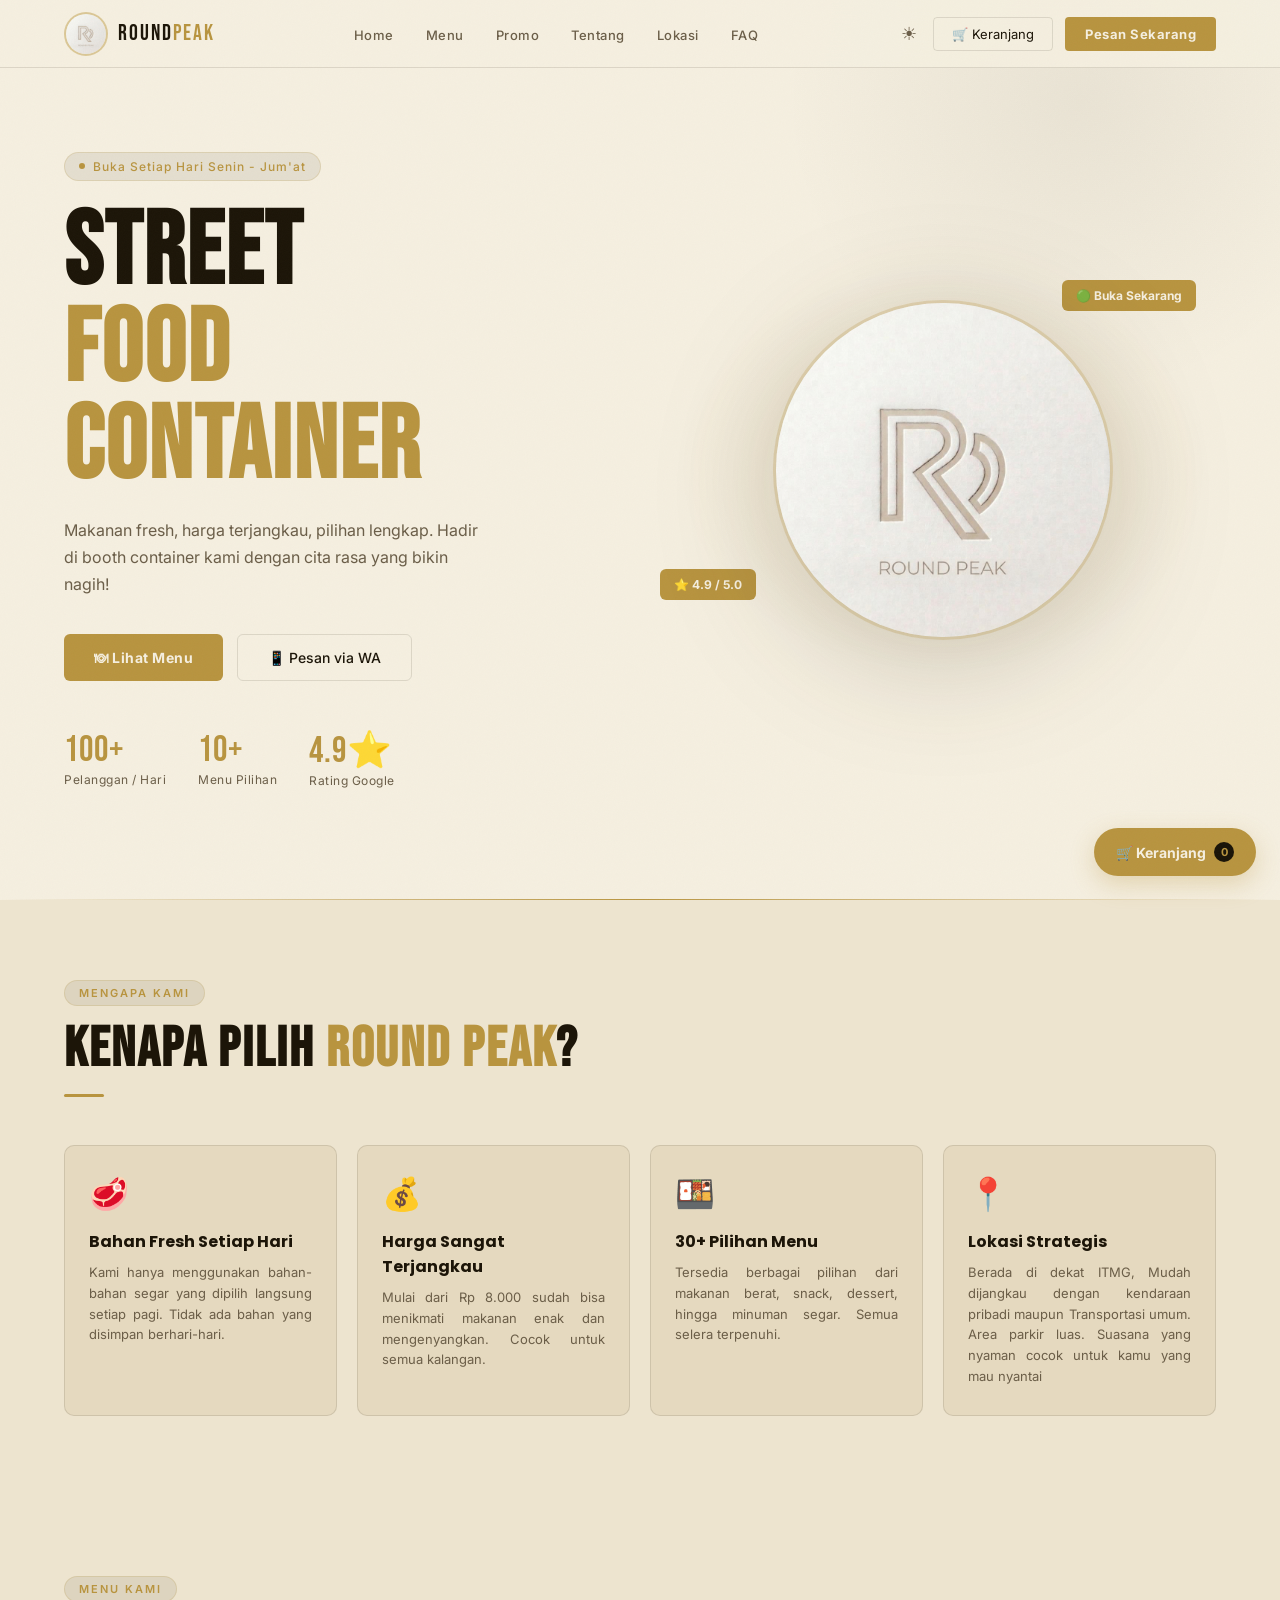
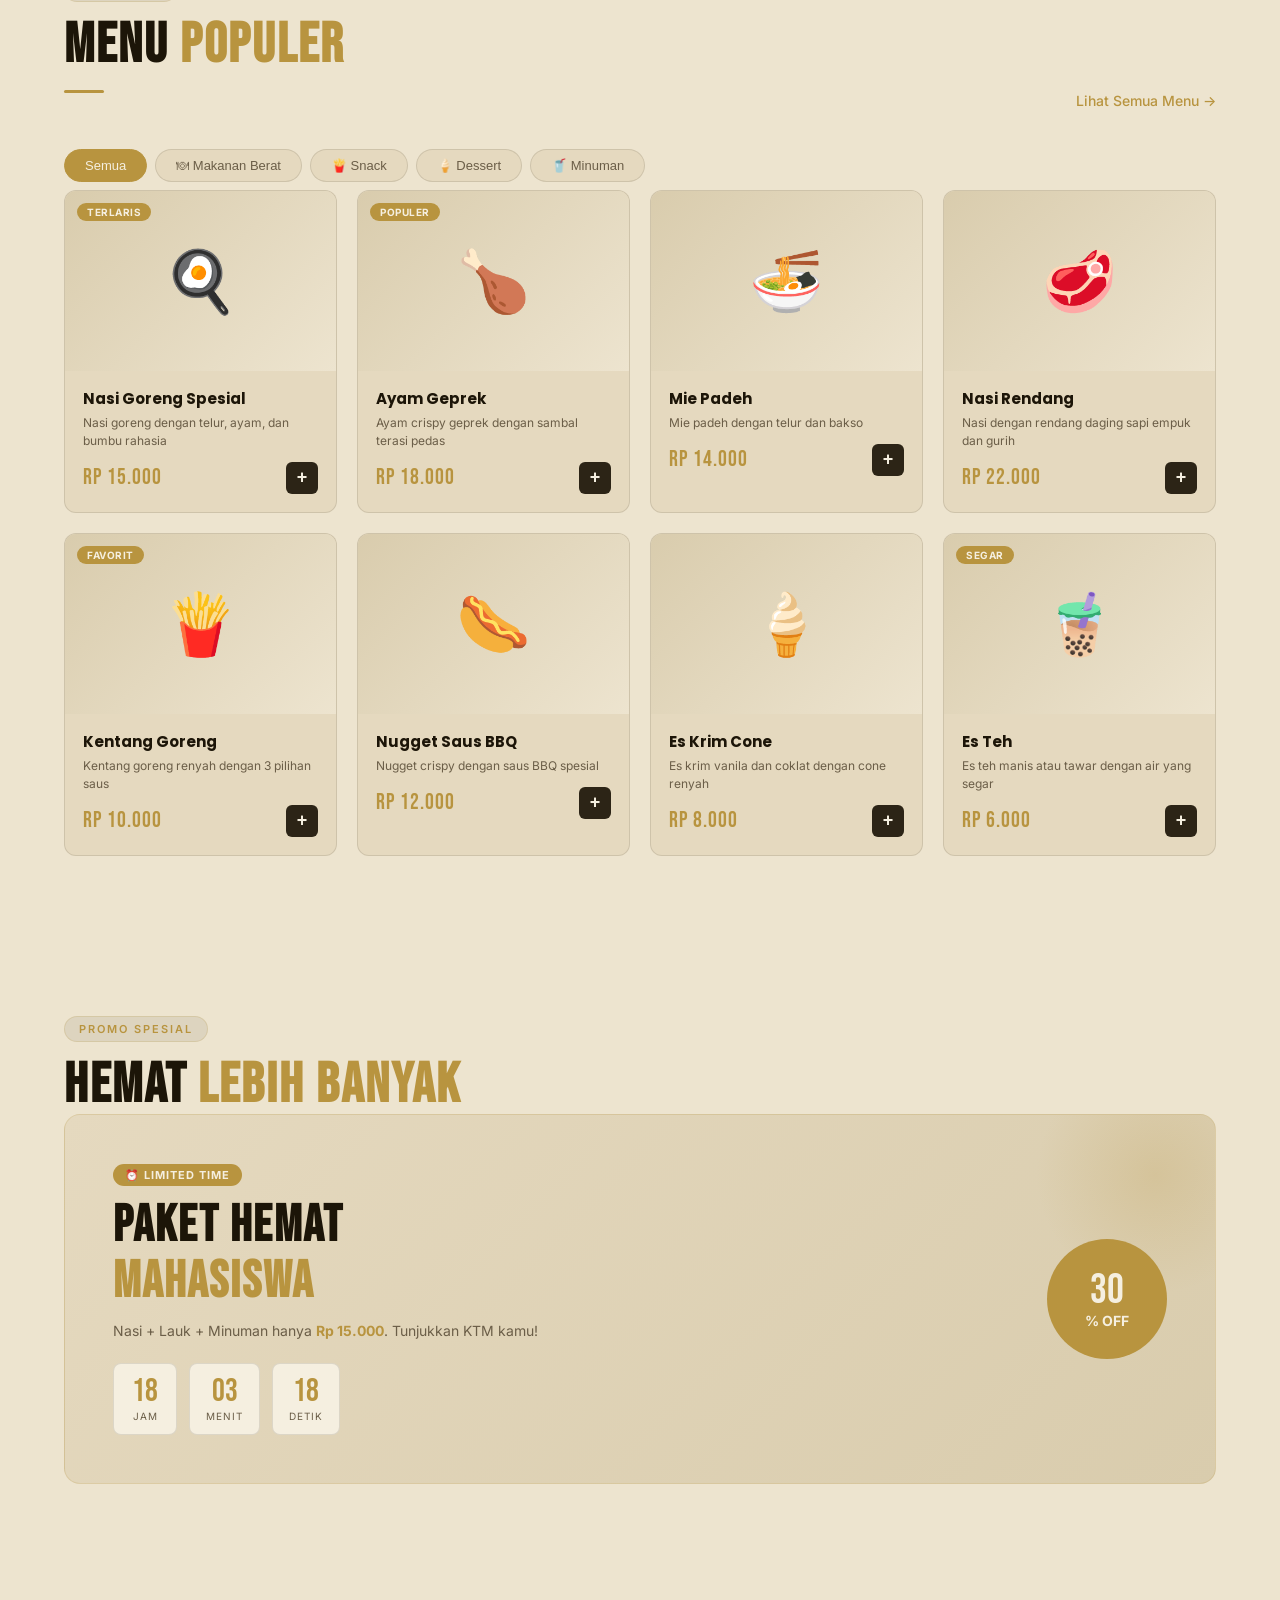
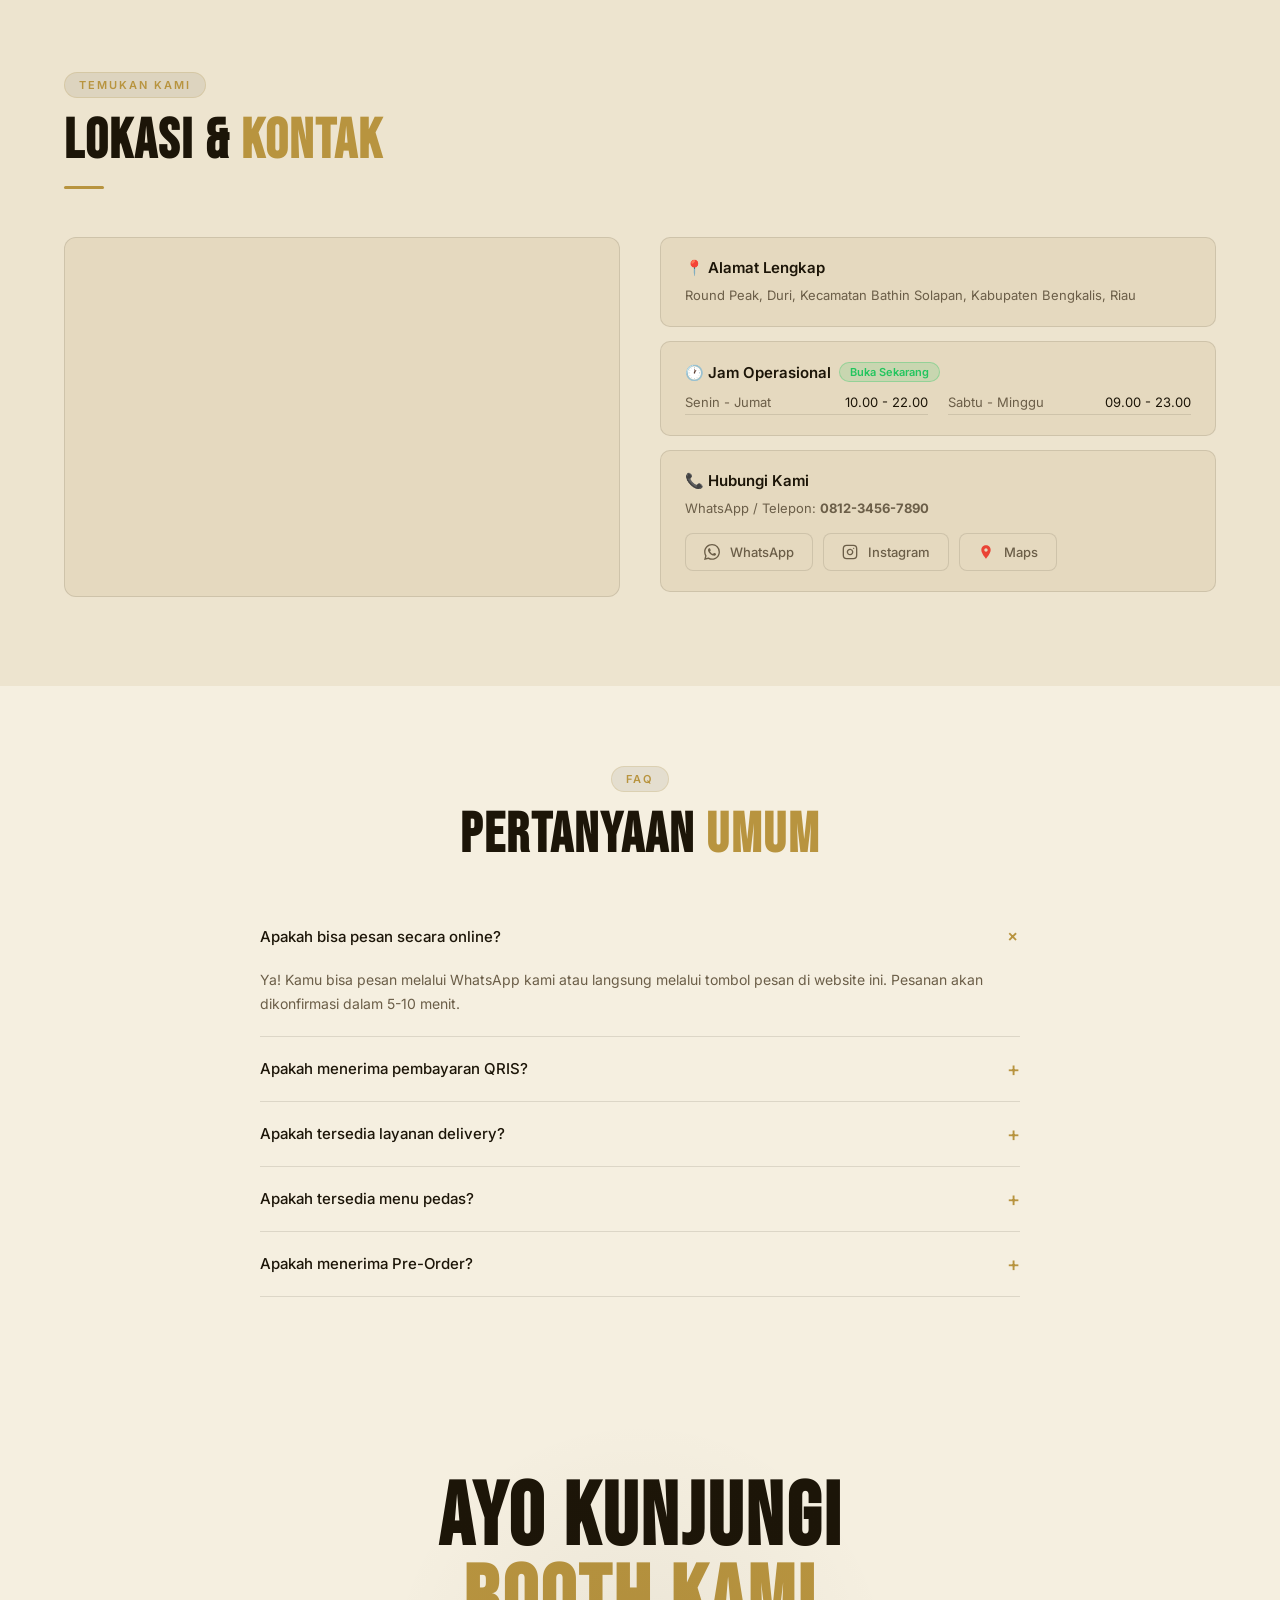
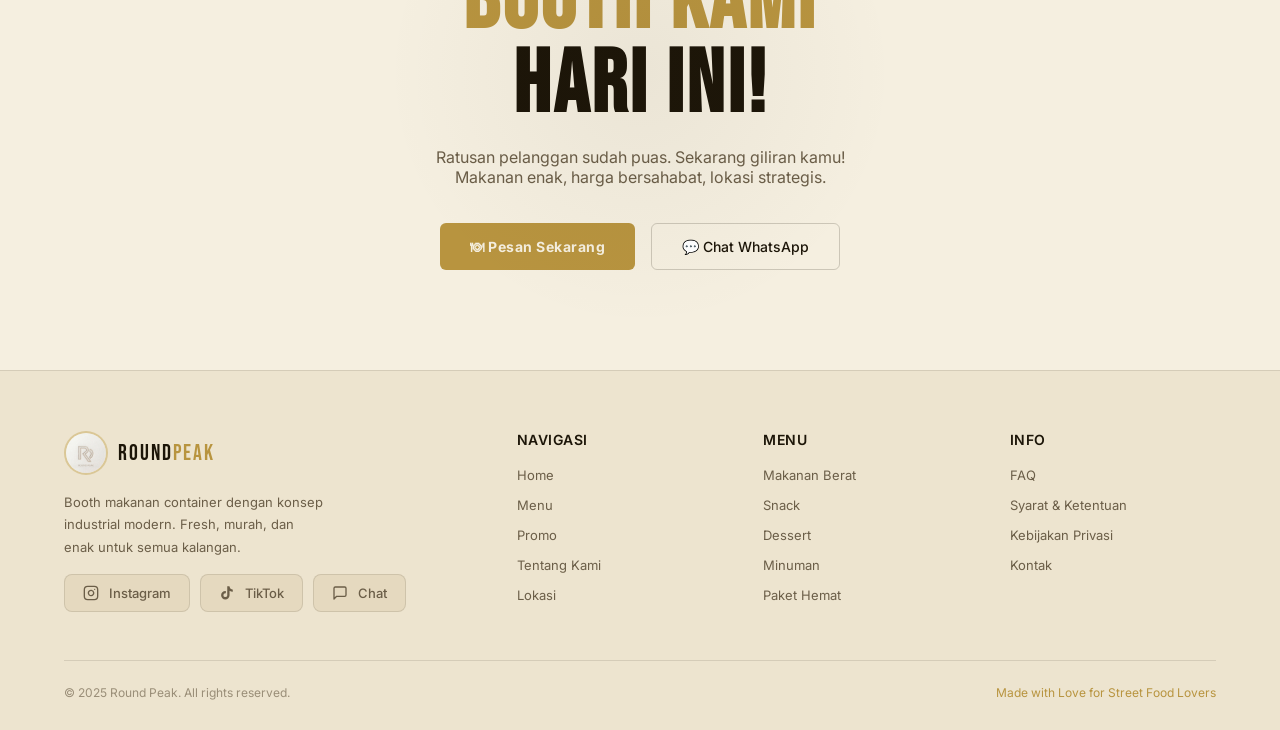
==== commit d9af62d5: "update" ====
--- a/round-peak-updated-asli-ini.html
+++ b/round-peak-updated-asli-ini.html
@@ -1,309 +1,632 @@
-<!DOCTYPE html>
+<!doctype html>
 <html lang="id">
-<head>
-<meta charset="UTF-8">
-<meta name="viewport" content="width=device-width, initial-scale=1.0">
-<title>Round Peak — Street Food Container | Makanan Fresh, Harga Terjangkau</title>
-<meta name="description" content="Round Peak booth makanan container. Makanan fresh, harga terjangkau, banyak pilihan menu. Kunjungi kami sekarang!">
-<link rel="stylesheet" href="style.css">
-<link rel="preconnect" href="https://fonts.googleapis.com">
-<link href="https://fonts.googleapis.com/css2?family=Poppins:wght@400;600;700;900&family=Inter:wght@300;400;500&family=Bebas+Neue&display=swap" rel="stylesheet">
-<script src="backend.js" defer></script>
-</head>
-<body>
-
-<!-- NAVBAR -->
-<nav id="navbar">
-  <div class="logo">
-    <div class="logo-icon"><img src="[data-uri]" alt="Round Peak Logo" style="width:100%;height:100%;object-fit:cover;border-radius:50%;background:#f0e8d0;padding:0"></div>
-    <div class="logo-text">Round<span>Peak</span></div>
-  </div>
-  <ul class="nav-links">
-    <li><a href="#hero">Home</a></li>
-    <li><a href="#menu">Menu</a></li>
-    <li><a href="#promo">Promo</a></li>
-    <li><a href="#tentang">Tentang</a></li>
-    <li><a href="#lokasi">Lokasi</a></li>
-    <li><a href="#faq">FAQ</a></li>
-  </ul>
-  <div class="nav-actions">
-    <button class="toggle-dark" onclick="toggleDark()" title="Toggle mode">☀</button>
-    <button class="btn-ghost" onclick="openCart()">🛒 Keranjang <span id="nav-count" style="color:var(--accent)"></span></button>
-    <button class="btn-order" onclick="document.getElementById('menu').scrollIntoView({behavior:'smooth'})">Pesan Sekarang</button>
-    <button class="hamburger" onclick="toggleMenu()">☰</button>
-  </div>
-</nav>
-
-<!-- HERO -->
-<section class="hero" id="hero">
-  <div class="hero-content">
-    <div class="hero-eyebrow">Buka Setiap Hari Senin - Jum'at</div>
-    <h1>Street<br><span class="accent">Food<span class="accent">Container</span></span></h1>
-    <p class="hero-sub">Makanan fresh, harga terjangkau, pilihan lengkap. Hadir di booth container kami dengan cita rasa yang bikin nagih!</p>
-    <div class="hero-btns">
-      <button class="btn-primary" onclick="document.getElementById('menu').scrollIntoView({behavior:'smooth'})">🍽 Lihat Menu</button>
-      <button class="btn-secondary" onclick="window.open('https://wa.me/6281234567890','_blank')">📱 Pesan via WA</button>
-    </div>
-    <div class="hero-stats">
-      <div class="stat">
-        <div class="stat-num">100+</div>
-        <div class="stat-label">Pelanggan / Hari</div>
-      </div>
-      <div class="stat">
-        <div class="stat-num">10+</div>
-        <div class="stat-label">Menu Pilihan</div>
-      </div>
-      <div class="stat">
-        <div class="stat-num">4.9⭐</div>
-        <div class="stat-label">Rating Google</div>
-      </div>
-    </div>
-  </div>
-  <div class="hero-visual">
-    <div class="hero-logo-display">
-      <img src="[data-uri]" alt="Round Peak Logo" class="hero-logo-img">
-    </div>
-    <div class="floating-badge badge-open">🟢 Buka Sekarang</div>
-    <div class="floating-badge badge-rating">⭐ 4.9 / 5.0</div>
-  </div>
-</section>
-
-<!-- KEUNGGULAN -->
-<section class="keunggulan" id="tentang">
-  <div class="reveal">
-    <div class="section-tag">MENGAPA KAMI</div>
-    <h2 class="section-title">Kenapa Pilih <span>Round Peak</span>?</h2>
-    <div class="divider"></div>
-  </div>
-  <div class="keunggulan-grid reveal">
-    <div class="keunggulan-card">
-      <div class="keunggulan-icon">🥩</div>
-      <h3>Bahan Fresh Setiap Hari</h3>
-      <p>Kami hanya menggunakan bahan-bahan segar yang dipilih langsung setiap pagi. Tidak ada bahan yang disimpan berhari-hari.</p>
-    </div>
-    <div class="keunggulan-card">
-      <div class="keunggulan-icon">💰</div>
-      <h3>Harga Sangat Terjangkau</h3>
-      <p>Mulai dari Rp 8.000 sudah bisa menikmati makanan enak dan mengenyangkan. Cocok untuk semua kalangan.</p>
-    </div>
-    <div class="keunggulan-card">
-      <div class="keunggulan-icon">🍱</div>
-      <h3>30+ Pilihan Menu</h3>
-      <p>Tersedia berbagai pilihan dari makanan berat, snack, dessert, hingga minuman segar. Semua selera terpenuhi.</p>
-    </div>
-    <div class="keunggulan-card">
-      <div class="keunggulan-icon">📍</div>
-      <h3>Lokasi Strategis</h3>
-      <p>Berada di dekat ITMG, Mudah dijangkau dengan kendaraan pribadi maupun Transportasi umum. Area parkir luas. Suasana yang nyaman cocok untuk kamu yang mau nyantai</p>
-    </div>
-  </div>
-</section>
-
-<!-- MENU -->
-<section class="menu-section" id="menu">
-  <div class="menu-header reveal">
-    <div>
-      <div class="section-tag">MENU KAMI</div>
-      <h2 class="section-title">Menu <span>Populer</span></h2>
-      <div class="divider"></div>
-    </div>
-    <a href="#" style="color:var(--accent);font-size:14px;text-decoration:none;font-weight:500">Lihat Semua Menu →</a>
-  </div>
-  <div class="menu-tabs reveal">
-    <button class="tab active" onclick="filterMenu('semua',this)">Semua</button>
-    <button class="tab" onclick="filterMenu('berat',this)">🍽 Makanan Berat</button>
-    <button class="tab" onclick="filterMenu('snack',this)">🍟 Snack</button>
-    <button class="tab" onclick="filterMenu('dessert',this)">🍦 Dessert</button>
-    <button class="tab" onclick="filterMenu('minuman',this)">🥤 Minuman</button>
-  </div>
-  <div class="menu-grid reveal" id="menu-grid"></div>
-</section>
-
-<!-- PROMO -->
-<section class="promo-section" id="promo">
-  <div class="reveal">
-    <div class="section-tag">PROMO SPESIAL</div>
-    <h2 class="section-title">Hemat <span>Lebih Banyak</span></h2>
-  </div>
-  <div class="promo-banner reveal">
-    <div>
-      <span class="promo-label">⏰ LIMITED TIME</span>
-      <h2>Paket Hemat<br><span>Mahasiswa</span></h2>
-      <p>Nasi + Lauk + Minuman hanya <strong style="color:var(--accent)">Rp 15.000</strong>. Tunjukkan KTM kamu!</p>
-      <div class="countdown">
-        <div class="count-box"><span class="count-num" id="cd-h">08</span><span class="count-label">JAM</span></div>
-        <div class="count-box"><span class="count-num" id="cd-m">32</span><span class="count-label">MENIT</span></div>
-        <div class="count-box"><span class="count-num" id="cd-s">45</span><span class="count-label">DETIK</span></div>
-      </div>
-    </div>
-    <div class="promo-discount">
-      <div class="disc-circle">
-        <span class="disc-num">30</span>
-        <span class="disc-off">% OFF</span>
-      </div>
-    </div>
-  </div>
-</section>
-
-
-
-<!-- LOKASI -->
-<section class="lokasi-section" id="lokasi">
-  <div class="reveal">
-    <div class="section-tag">TEMUKAN KAMI</div>
-    <h2 class="section-title">Lokasi & <span>Kontak</span></h2>
-    <div class="divider"></div>
-  </div>
-  <div class="lokasi-wrap">
-    <div class="map-placeholder reveal" style="padding:0;overflow:hidden;border-radius:12px;border:1px solid var(--border)">
-      <iframe
-        src="https://www.google.com/maps/embed?pb=!1m18!1m12!1m3!1d3988.2!2d101.1765789!3d1.2741732!2m3!1f0!2f0!3f0!3m2!1i1024!2i768!4f13.1!3m3!1m2!1s0x31d37b226de82cab%3A0x477292d76f6d93fb!2sRound%20Peak!5e0!3m2!1sid!2sid!4v1700000000000!5m2!1sid!2sid"
-        width="100%" height="360" style="border:0;display:block" allowfullscreen="" loading="lazy"
-        referrerpolicy="no-referrer-when-downgrade">
-      </iframe>
-    </div>
-    <div class="reveal">
-      <div class="info-card">
-        <h4>📍 Alamat Lengkap</h4>
-        <p>Round Peak, Duri, Kecamatan Bathin Solapan, Kabupaten Bengkalis, Riau</p>
-      </div>
-      <div class="info-card">
-        <h4>🕐 Jam Operasional <span class="open-badge">Buka Sekarang</span></h4>
-        <div class="jam-grid">
-          <div class="jam-item"><span>Senin - Jumat</span><span>10.00 - 22.00</span></div>
-          <div class="jam-item"><span>Sabtu - Minggu</span><span>09.00 - 23.00</span></div>
-        </div>
-      </div>
-      <div class="info-card">
-        <h4>📞 Hubungi Kami</h4>
-        <p style="margin-bottom:10px">WhatsApp / Telepon: <strong>0812-3456-7890</strong></p>
-        <div class="social-row">
-          <a class="social-btn" href="https://wa.me/6281234567890" target="_blank"><svg xmlns="http://www.w3.org/2000/svg" width="16" height="16" viewBox="0 0 24 24" fill="currentColor" style="margin-right:4px"><path d="M17.472 14.382c-.297-.149-1.758-.867-2.03-.967-.273-.099-.471-.148-.67.15-.197.297-.767.966-.94 1.164-.173.199-.347.223-.644.075-.297-.15-1.255-.463-2.39-1.475-.883-.788-1.48-1.761-1.653-2.059-.173-.297-.018-.458.13-.606.134-.133.298-.347.446-.52.149-.174.198-.298.298-.497.099-.198.05-.371-.025-.52-.075-.149-.669-1.612-.916-2.207-.242-.579-.487-.5-.669-.51-.173-.008-.371-.01-.57-.01-.198 0-.52.074-.792.372-.272.297-1.04 1.016-1.04 2.479 0 1.462 1.065 2.875 1.213 3.074.149.198 2.096 3.2 5.077 4.487.709.306 1.262.489 1.694.625.712.227 1.36.195 1.871.118.571-.085 1.758-.719 2.006-1.413.248-.694.248-1.289.173-1.413-.074-.124-.272-.198-.57-.347m-5.421 7.403h-.004a9.87 9.87 0 0 1-5.031-1.378l-.361-.214-3.741.982.998-3.648-.235-.374a9.86 9.86 0 0 1-1.51-5.26c.001-5.45 4.436-9.884 9.888-9.884 2.64 0 5.122 1.03 6.988 2.898a9.825 9.825 0 0 1 2.893 6.994c-.003 5.45-4.437 9.884-9.885 9.884m8.413-18.297A11.815 11.815 0 0 0 12.05 0C5.495 0 .16 5.335.157 11.892c0 2.096.547 4.142 1.588 5.945L.057 24l6.305-1.654a11.882 11.882 0 0 0 5.683 1.448h.005c6.554 0 11.89-5.335 11.893-11.893a11.821 11.821 0 0 0-3.48-8.413Z"/></svg> WhatsApp</a>
-          <a class="social-btn" href="https://www.instagram.com/rpeak_?igsh=MXV2ZXh4NDZ6bmdycA==" target="_blank"><svg xmlns="http://www.w3.org/2000/svg" width="16" height="16" viewBox="0 0 24 24" fill="none" stroke="currentColor" stroke-width="2" stroke-linecap="round" stroke-linejoin="round" style="margin-right:4px"><rect x="2" y="2" width="20" height="20" rx="5" ry="5"/><path d="M16 11.37A4 4 0 1 1 12.63 8 4 4 0 0 1 16 11.37z"/><line x1="17.5" y1="6.5" x2="17.51" y2="6.5"/></svg> Instagram</a>
-          <a class="social-btn" href="https://maps.app.goo.gl/rHAc5KYBmUtKmPzJ8" target="_blank"><svg xmlns="http://www.w3.org/2000/svg" width="16" height="16" viewBox="0 0 24 24" style="margin-right:4px;flex-shrink:0"><path d="M12 2C8.13 2 5 5.13 5 9c0 5.25 7 13 7 13s7-7.75 7-13c0-3.87-3.13-7-7-7zm0 9.5c-1.38 0-2.5-1.12-2.5-2.5s1.12-2.5 2.5-2.5 2.5 1.12 2.5 2.5-1.12 2.5-2.5 2.5z" fill="#EA4335"/></svg> Maps</a>
-        </div>
-      </div>
-    </div>
-  </div>
-</section>
-
-<!-- FAQ -->
-<section id="faq">
-  <div class="reveal" style="text-align:center;margin-bottom:0">
-    <div class="section-tag">FAQ</div>
-    <h2 class="section-title">Pertanyaan <span>Umum</span></h2>
-  </div>
-  <div class="faq-grid reveal">
-    <div class="faq-item open">
-      <div class="faq-q" onclick="toggleFaq(this)">Apakah bisa pesan secara online? <span class="faq-icon">+</span></div>
-      <div class="faq-a">Ya! Kamu bisa pesan melalui WhatsApp kami atau langsung melalui tombol pesan di website ini. Pesanan akan dikonfirmasi dalam 5-10 menit.</div>
-    </div>
-    <div class="faq-item">
-      <div class="faq-q" onclick="toggleFaq(this)">Apakah menerima pembayaran QRIS? <span class="faq-icon">+</span></div>
-      <div class="faq-a">Tentu! Kami menerima pembayaran QRIS, transfer bank, dan tunai. Kami juga menerima GoPay, OVO, dan Dana.</div>
-    </div>
-    <div class="faq-item">
-      <div class="faq-q" onclick="toggleFaq(this)">Apakah tersedia layanan delivery? <span class="faq-icon">+</span></div>
-      <div class="faq-a">Kami melayani delivery melalui GoFood dan GrabFood. Atau kamu juga bisa pesan lewat WhatsApp untuk area terdekat dengan radius 3km.</div>
-    </div>
-    <div class="faq-item">
-      <div class="faq-q" onclick="toggleFaq(this)">Apakah tersedia menu pedas? <span class="faq-icon">+</span></div>
-      <div class="faq-a">Ada! Kami menyediakan level pedas 1-5. Bisa request sesuai selera saat memesan. Default menu kami adalah level pedas sedang (level 2).</div>
-    </div>
-    <div class="faq-item">
-      <div class="faq-q" onclick="toggleFaq(this)">Apakah menerima Pre-Order? <span class="faq-icon">+</span></div>
-      <div class="faq-a">Untuk Pre-Order, silakan hubungi kami via WhatsApp minimal 1 hari sebelumnya agar kami bisa menyiapkan dengan baik.</div>
-    </div>
-  </div>
-</section>
-
-<!-- CTA -->
-<section class="cta-section">
-  <div class="reveal">
-    <h2>Ayo Kunjungi<br><span>Booth Kami</span><br>Hari Ini!</h2>
-    <p>Ratusan pelanggan sudah puas. Sekarang giliran kamu!<br>Makanan enak, harga bersahabat, lokasi strategis.</p>
-    <div style="display:flex;gap:16px;justify-content:center;flex-wrap:wrap">
-      <button class="btn-primary" onclick="document.getElementById('menu').scrollIntoView({behavior:'smooth'})">🍽 Pesan Sekarang</button>
-      <a class="btn-secondary" href="https://wa.me/6281234567890" target="_blank" style="display:inline-flex;align-items:center;padding:14px 30px;border-radius:6px;text-decoration:none;border:1.5px solid rgba(44,36,22,.2);color:var(--white);transition:.3s;font-size:14px;font-weight:500">💬 Chat WhatsApp</a>
-    </div>
-  </div>
-</section>
-
-<!-- FOOTER -->
-<footer>
-  <div class="footer-grid">
-    <div class="footer-brand">
-      <div class="logo"><div class="logo-icon"><img src="[data-uri]" alt="Round Peak Logo" style="width:100%;height:100%;object-fit:cover;border-radius:50%;background:#f0e8d0;padding:0"></div><div class="logo-text">Round<span>Peak</span></div></div>
-      <p style="margin-top:12px">Booth makanan container dengan konsep industrial modern. Fresh, murah, dan enak untuk semua kalangan.</p>
-      <div class="social-row" style="margin-top:16px">
-        <a class="social-btn" href="https://www.instagram.com/rpeak_?igsh=MXV2ZXh4NDZ6bmdycA==" target="_blank"><svg xmlns="http://www.w3.org/2000/svg" width="16" height="16" viewBox="0 0 24 24" fill="none" stroke="currentColor" stroke-width="2" stroke-linecap="round" stroke-linejoin="round" style="margin-right:4px"><rect x="2" y="2" width="20" height="20" rx="5" ry="5"/><path d="M16 11.37A4 4 0 1 1 12.63 8 4 4 0 0 1 16 11.37z"/><line x1="17.5" y1="6.5" x2="17.51" y2="6.5"/></svg> Instagram</a>
-        <a class="social-btn" href="#"><svg xmlns="http://www.w3.org/2000/svg" width="16" height="16" viewBox="0 0 24 24" fill="currentColor" style="margin-right:4px"><path d="M19.59 6.69a4.83 4.83 0 0 1-3.77-4.25V2h-3.45v13.67a2.89 2.89 0 0 1-2.88 2.5 2.89 2.89 0 0 1-2.89-2.89 2.89 2.89 0 0 1 2.89-2.89c.28 0 .54.04.79.1V9.01a6.27 6.27 0 0 0-.79-.05 6.34 6.34 0 0 0-6.34 6.34 6.34 6.34 0 0 0 6.34 6.34 6.34 6.34 0 0 0 6.33-6.34V8.69a8.27 8.27 0 0 0 4.83 1.55V6.79a4.85 4.85 0 0 1-1.06-.1z"/></svg> TikTok</a>
-        <a class="social-btn" href="#"><svg xmlns="http://www.w3.org/2000/svg" width="16" height="16" viewBox="0 0 24 24" fill="none" stroke="currentColor" stroke-width="2" stroke-linecap="round" stroke-linejoin="round" style="margin-right:4px"><path d="M21 15a2 2 0 0 1-2 2H7l-4 4V5a2 2 0 0 1 2-2h14a2 2 0 0 1 2 2z"/></svg> Chat</a>
-      </div>
-    </div>
-    <div class="footer-col">
-      <h4>NAVIGASI</h4>
-      <ul>
+  <head>
+    <meta charset="UTF-8" />
+    <meta name="viewport" content="width=device-width, initial-scale=1.0" />
+    <title>
+      Round Peak — Street Food Container | Makanan Fresh, Harga Terjangkau
+    </title>
+    <meta
+      name="description"
+      content="Round Peak booth makanan container. Makanan fresh, harga terjangkau, banyak pilihan menu. Kunjungi kami sekarang!"
+    />
+    <link rel="stylesheet" href="style.css" />
+    <link rel="preconnect" href="https://fonts.googleapis.com" />
+    <link
+      href="https://fonts.googleapis.com/css2?family=Poppins:wght@400;600;700;900&family=Inter:wght@300;400;500&family=Bebas+Neue&display=swap"
+      rel="stylesheet"
+    />
+    <script src="backend.js" defer></script>
+  </head>
+  <body>
+    <!-- NAVBAR -->
+    <nav id="navbar">
+      <div class="logo">
+        <div class="logo-icon">
+          <img
+            src="[data-uri]"
+            alt="Round Peak Logo"
+            style="
+              width: 100%;
+              height: 100%;
+              object-fit: cover;
+              border-radius: 50%;
+              background: #f0e8d0;
+              padding: 0;
+            "
+          />
+        </div>
+        <div class="logo-text">Round<span>Peak</span></div>
+      </div>
+      <ul class="nav-links">
         <li><a href="#hero">Home</a></li>
         <li><a href="#menu">Menu</a></li>
         <li><a href="#promo">Promo</a></li>
-        <li><a href="#tentang">Tentang Kami</a></li>
+        <li><a href="#tentang">Tentang</a></li>
         <li><a href="#lokasi">Lokasi</a></li>
+        <li><a href="#faq">FAQ</a></li>
       </ul>
+      <div class="nav-actions">
+        <button class="toggle-dark" onclick="toggleDark()" title="Toggle mode">
+          ☀
+        </button>
+        <button class="btn-ghost" onclick="openCart()">
+          🛒 Keranjang <span id="nav-count" style="color: var(--accent)"></span>
+        </button>
+        <button
+          class="btn-order"
+          onclick="
+            document
+              .getElementById('menu')
+              .scrollIntoView({ behavior: 'smooth' })
+          "
+        >
+          Pesan Sekarang
+        </button>
+        <button class="hamburger" onclick="toggleMenu()">☰</button>
+      </div>
+    </nav>
+
+    <!-- HERO -->
+    <section class="hero" id="hero">
+      <div class="hero-content">
+        <div class="hero-eyebrow">Buka Setiap Hari Senin - Jum'at</div>
+        <h1>
+          Street<br /><span class="accent"
+            >Food<span class="accent">Container</span></span
+          >
+        </h1>
+        <p class="hero-sub">
+          Makanan fresh, harga terjangkau, pilihan lengkap. Hadir di booth
+          container kami dengan cita rasa yang bikin nagih!
+        </p>
+        <div class="hero-btns">
+          <button
+            class="btn-primary"
+            onclick="
+              document
+                .getElementById('menu')
+                .scrollIntoView({ behavior: 'smooth' })
+            "
+          >
+            🍽 Lihat Menu
+          </button>
+          <button
+            class="btn-secondary"
+            onclick="window.open('https://wa.me/6281234567890', '_blank')"
+          >
+            📱 Pesan via WA
+          </button>
+        </div>
+        <div class="hero-stats">
+          <div class="stat">
+            <div class="stat-num">100+</div>
+            <div class="stat-label">Pelanggan / Hari</div>
+          </div>
+          <div class="stat">
+            <div class="stat-num">10+</div>
+            <div class="stat-label">Menu Pilihan</div>
+          </div>
+          <div class="stat">
+            <div class="stat-num">4.9⭐</div>
+            <div class="stat-label">Rating Google</div>
+          </div>
+        </div>
+      </div>
+      <div class="hero-visual">
+        <div class="hero-logo-display">
+          <img
+            src="[data-uri]